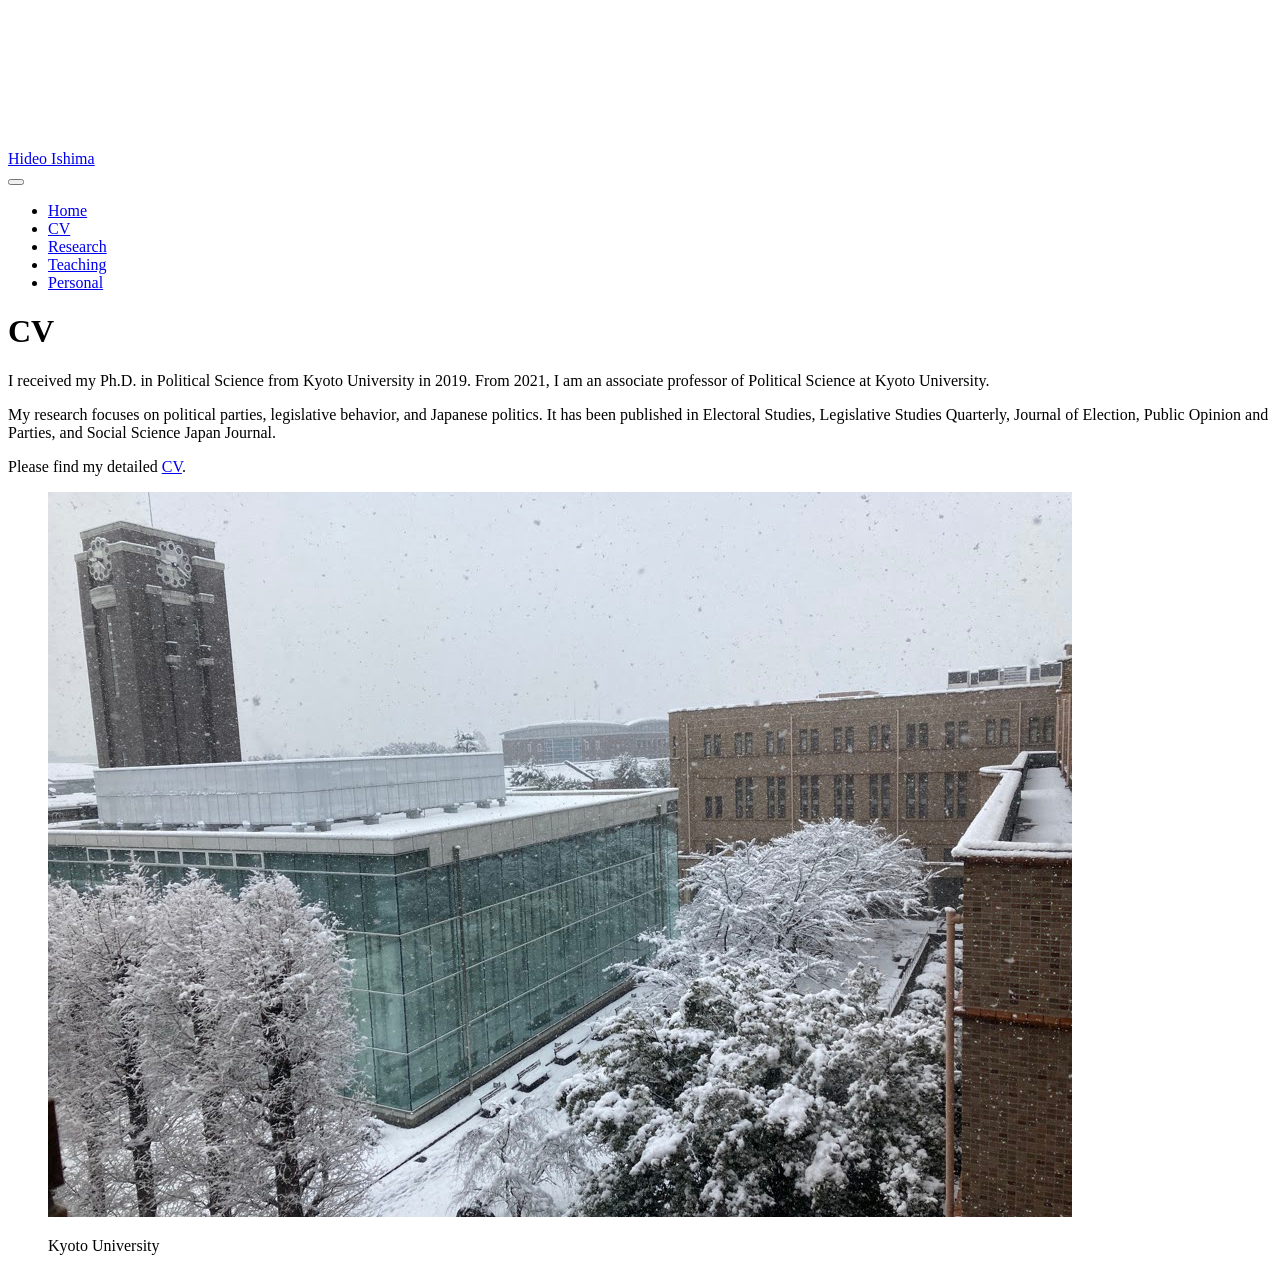
==== about.html @ e5f8c4fa "Built site for gh-pages" ====
<!DOCTYPE html>
<html xmlns="http://www.w3.org/1999/xhtml" lang="en" xml:lang="en"><head>

<meta charset="utf-8">
<meta name="generator" content="quarto-1.8.24">

<meta name="viewport" content="width=device-width, initial-scale=1.0, user-scalable=yes">


<title>CV – Hideo Ishima</title>
<style>
code{white-space: pre-wrap;}
span.smallcaps{font-variant: small-caps;}
div.columns{display: flex; gap: min(4vw, 1.5em);}
div.column{flex: auto; overflow-x: auto;}
div.hanging-indent{margin-left: 1.5em; text-indent: -1.5em;}
ul.task-list{list-style: none;}
ul.task-list li input[type="checkbox"] {
  width: 0.8em;
  margin: 0 0.8em 0.2em -1em; /* quarto-specific, see https://github.com/quarto-dev/quarto-cli/issues/4556 */ 
  vertical-align: middle;
}
</style>


<script src="site_libs/quarto-nav/quarto-nav.js"></script>
<script src="site_libs/quarto-nav/headroom.min.js"></script>
<script src="site_libs/clipboard/clipboard.min.js"></script>
<script src="site_libs/quarto-search/autocomplete.umd.js"></script>
<script src="site_libs/quarto-search/fuse.min.js"></script>
<script src="site_libs/quarto-search/quarto-search.js"></script>
<meta name="quarto:offset" content="./">
<script src="site_libs/quarto-html/quarto.js" type="module"></script>
<script src="site_libs/quarto-html/tabsets/tabsets.js" type="module"></script>
<script src="site_libs/quarto-html/axe/axe-check.js" type="module"></script>
<script src="site_libs/quarto-html/popper.min.js"></script>
<script src="site_libs/quarto-html/tippy.umd.min.js"></script>
<script src="site_libs/quarto-html/anchor.min.js"></script>
<link href="site_libs/quarto-html/tippy.css" rel="stylesheet">
<link href="site_libs/quarto-html/quarto-syntax-highlighting-dc55a5b9e770e841cd82e46aadbfb9b0.css" rel="stylesheet" id="quarto-text-highlighting-styles">
<script src="site_libs/bootstrap/bootstrap.min.js"></script>
<link href="site_libs/bootstrap/bootstrap-icons.css" rel="stylesheet">
<link href="site_libs/bootstrap/bootstrap-5b4ad623e5705c0698d39aec6f10cf02.min.css" rel="stylesheet" append-hash="true" id="quarto-bootstrap" data-mode="light">
<script id="quarto-search-options" type="application/json">{
  "location": "navbar",
  "copy-button": false,
  "collapse-after": 3,
  "panel-placement": "end",
  "type": "overlay",
  "limit": 50,
  "keyboard-shortcut": [
    "f",
    "/",
    "s"
  ],
  "show-item-context": false,
  "language": {
    "search-no-results-text": "No results",
    "search-matching-documents-text": "matching documents",
    "search-copy-link-title": "Copy link to search",
    "search-hide-matches-text": "Hide additional matches",
    "search-more-match-text": "more match in this document",
    "search-more-matches-text": "more matches in this document",
    "search-clear-button-title": "Clear",
    "search-text-placeholder": "",
    "search-detached-cancel-button-title": "Cancel",
    "search-submit-button-title": "Submit",
    "search-label": "Search"
  }
}</script>


<link rel="stylesheet" href="styles.css">
</head>

<body class="nav-fixed quarto-light">

<div id="quarto-search-results"></div>
  <header id="quarto-header" class="headroom fixed-top">
    <nav class="navbar navbar-expand-lg " data-bs-theme="dark">
      <div class="navbar-container container-fluid">
      <div class="navbar-brand-container mx-auto">
    <a href="./index.html" class="navbar-brand navbar-brand-logo">
    </a>
    <a class="navbar-brand" href="./index.html">
    <span class="navbar-title">Hideo Ishima</span>
    </a>
  </div>
            <div id="quarto-search" class="" title="Search"></div>
          <button class="navbar-toggler" type="button" data-bs-toggle="collapse" data-bs-target="#navbarCollapse" aria-controls="navbarCollapse" role="menu" aria-expanded="false" aria-label="Toggle navigation" onclick="if (window.quartoToggleHeadroom) { window.quartoToggleHeadroom(); }">
  <span class="navbar-toggler-icon"></span>
</button>
          <div class="collapse navbar-collapse" id="navbarCollapse">
            <ul class="navbar-nav navbar-nav-scroll me-auto">
  <li class="nav-item">
    <a class="nav-link" href="./index.html"> 
<span class="menu-text">Home</span></a>
  </li>  
  <li class="nav-item">
    <a class="nav-link active" href="./about.html" aria-current="page"> 
<span class="menu-text">CV</span></a>
  </li>  
  <li class="nav-item">
    <a class="nav-link" href="./research.html"> 
<span class="menu-text">Research</span></a>
  </li>  
  <li class="nav-item">
    <a class="nav-link" href="./teaching.html"> 
<span class="menu-text">Teaching</span></a>
  </li>  
  <li class="nav-item">
    <a class="nav-link" href="./personal.html"> 
<span class="menu-text">Personal</span></a>
  </li>  
</ul>
          </div> <!-- /navcollapse -->
            <div class="quarto-navbar-tools">
</div>
      </div> <!-- /container-fluid -->
    </nav>
</header>
<!-- content -->
<div id="quarto-content" class="quarto-container page-columns page-rows-contents page-layout-article page-navbar">
<!-- sidebar -->
<!-- margin-sidebar -->
    <div id="quarto-margin-sidebar" class="sidebar margin-sidebar zindex-bottom">
        
    </div>
<!-- main -->
<main class="content" id="quarto-document-content">

<header id="title-block-header" class="quarto-title-block default">
<div class="quarto-title">
<h1 class="title">CV</h1>
</div>



<div class="quarto-title-meta">

    
  
    
  </div>
  


</header>


<p>I received my Ph.D.&nbsp;in Political Science from Kyoto University in 2019. From 2021, I am an associate professor of Political Science at Kyoto University.</p>
<p>My research focuses on political parties, legislative behavior, and Japanese politics. It has been published in Electoral Studies, Legislative Studies Quarterly, Journal of Election, Public Opinion and Parties, and Social Science Japan Journal.</p>
<p>Please find my detailed <a href="https://www.dropbox.com/scl/fi/ks43e8g22g99qgrvhxdlg/cv.pdf?rlkey=el81gxuz7jpnqapigchiy2tsx&amp;dl=0">CV</a>.</p>
<div class="quarto-figure quarto-figure-center">
<figure class="figure">
<p><img src="pictures/home_institution.jpg" class="img-fluid figure-img"></p>
<figcaption>Kyoto University</figcaption>
</figure>
</div>



</main> <!-- /main -->
<script id="quarto-html-after-body" type="application/javascript">
  window.document.addEventListener("DOMContentLoaded", function (event) {
    const icon = "";
    const anchorJS = new window.AnchorJS();
    anchorJS.options = {
      placement: 'right',
      icon: icon
    };
    anchorJS.add('.anchored');
    const isCodeAnnotation = (el) => {
      for (const clz of el.classList) {
        if (clz.startsWith('code-annotation-')) {                     
          return true;
        }
      }
      return false;
    }
    const onCopySuccess = function(e) {
      // button target
      const button = e.trigger;
      // don't keep focus
      button.blur();
      // flash "checked"
      button.classList.add('code-copy-button-checked');
      var currentTitle = button.getAttribute("title");
      button.setAttribute("title", "Copied!");
      let tooltip;
      if (window.bootstrap) {
        button.setAttribute("data-bs-toggle", "tooltip");
        button.setAttribute("data-bs-placement", "left");
        button.setAttribute("data-bs-title", "Copied!");
        tooltip = new bootstrap.Tooltip(button, 
          { trigger: "manual", 
            customClass: "code-copy-button-tooltip",
            offset: [0, -8]});
        tooltip.show();    
      }
      setTimeout(function() {
        if (tooltip) {
          tooltip.hide();
          button.removeAttribute("data-bs-title");
          button.removeAttribute("data-bs-toggle");
          button.removeAttribute("data-bs-placement");
        }
        button.setAttribute("title", currentTitle);
        button.classList.remove('code-copy-button-checked');
      }, 1000);
      // clear code selection
      e.clearSelection();
    }
    const getTextToCopy = function(trigger) {
      const outerScaffold = trigger.parentElement.cloneNode(true);
      const codeEl = outerScaffold.querySelector('code');
      for (const childEl of codeEl.children) {
        if (isCodeAnnotation(childEl)) {
          childEl.remove();
        }
      }
      return codeEl.innerText;
    }
    const clipboard = new window.ClipboardJS('.code-copy-button:not([data-in-quarto-modal])', {
      text: getTextToCopy
    });
    clipboard.on('success', onCopySuccess);
    if (window.document.getElementById('quarto-embedded-source-code-modal')) {
      const clipboardModal = new window.ClipboardJS('.code-copy-button[data-in-quarto-modal]', {
        text: getTextToCopy,
        container: window.document.getElementById('quarto-embedded-source-code-modal')
      });
      clipboardModal.on('success', onCopySuccess);
    }
      var localhostRegex = new RegExp(/^(?:http|https):\/\/localhost\:?[0-9]*\//);
      var mailtoRegex = new RegExp(/^mailto:/);
        var filterRegex = new RegExp("https:\/\/h-ism\.github\.io\/");
      var isInternal = (href) => {
          return filterRegex.test(href) || localhostRegex.test(href) || mailtoRegex.test(href);
      }
      // Inspect non-navigation links and adorn them if external
     var links = window.document.querySelectorAll('a[href]:not(.nav-link):not(.navbar-brand):not(.toc-action):not(.sidebar-link):not(.sidebar-item-toggle):not(.pagination-link):not(.no-external):not([aria-hidden]):not(.dropdown-item):not(.quarto-navigation-tool):not(.about-link)');
      for (var i=0; i<links.length; i++) {
        const link = links[i];
        if (!isInternal(link.href)) {
          // undo the damage that might have been done by quarto-nav.js in the case of
          // links that we want to consider external
          if (link.dataset.originalHref !== undefined) {
            link.href = link.dataset.originalHref;
          }
        }
      }
    function tippyHover(el, contentFn, onTriggerFn, onUntriggerFn) {
      const config = {
        allowHTML: true,
        maxWidth: 500,
        delay: 100,
        arrow: false,
        appendTo: function(el) {
            return el.parentElement;
        },
        interactive: true,
        interactiveBorder: 10,
        theme: 'quarto',
        placement: 'bottom-start',
      };
      if (contentFn) {
        config.content = contentFn;
      }
      if (onTriggerFn) {
        config.onTrigger = onTriggerFn;
      }
      if (onUntriggerFn) {
        config.onUntrigger = onUntriggerFn;
      }
      window.tippy(el, config); 
    }
    const noterefs = window.document.querySelectorAll('a[role="doc-noteref"]');
    for (var i=0; i<noterefs.length; i++) {
      const ref = noterefs[i];
      tippyHover(ref, function() {
        // use id or data attribute instead here
        let href = ref.getAttribute('data-footnote-href') || ref.getAttribute('href');
        try { href = new URL(href).hash; } catch {}
        const id = href.replace(/^#\/?/, "");
        const note = window.document.getElementById(id);
        if (note) {
          return note.innerHTML;
        } else {
          return "";
        }
      });
    }
    const xrefs = window.document.querySelectorAll('a.quarto-xref');
    const processXRef = (id, note) => {
      // Strip column container classes
      const stripColumnClz = (el) => {
        el.classList.remove("page-full", "page-columns");
        if (el.children) {
          for (const child of el.children) {
            stripColumnClz(child);
          }
        }
      }
      stripColumnClz(note)
      if (id === null || id.startsWith('sec-')) {
        // Special case sections, only their first couple elements
        const container = document.createElement("div");
        if (note.children && note.children.length > 2) {
          container.appendChild(note.children[0].cloneNode(true));
          for (let i = 1; i < note.children.length; i++) {
            const child = note.children[i];
            if (child.tagName === "P" && child.innerText === "") {
              continue;
            } else {
              container.appendChild(child.cloneNode(true));
              break;
            }
          }
          if (window.Quarto?.typesetMath) {
            window.Quarto.typesetMath(container);
          }
          return container.innerHTML
        } else {
          if (window.Quarto?.typesetMath) {
            window.Quarto.typesetMath(note);
          }
          return note.innerHTML;
        }
      } else {
        // Remove any anchor links if they are present
        const anchorLink = note.querySelector('a.anchorjs-link');
        if (anchorLink) {
          anchorLink.remove();
        }
        if (window.Quarto?.typesetMath) {
          window.Quarto.typesetMath(note);
        }
        if (note.classList.contains("callout")) {
          return note.outerHTML;
        } else {
          return note.innerHTML;
        }
      }
    }
    for (var i=0; i<xrefs.length; i++) {
      const xref = xrefs[i];
      tippyHover(xref, undefined, function(instance) {
        instance.disable();
        let url = xref.getAttribute('href');
        let hash = undefined; 
        if (url.startsWith('#')) {
          hash = url;
        } else {
          try { hash = new URL(url).hash; } catch {}
        }
        if (hash) {
          const id = hash.replace(/^#\/?/, "");
          const note = window.document.getElementById(id);
          if (note !== null) {
            try {
              const html = processXRef(id, note.cloneNode(true));
              instance.setContent(html);
            } finally {
              instance.enable();
              instance.show();
            }
          } else {
            // See if we can fetch this
            fetch(url.split('#')[0])
            .then(res => res.text())
            .then(html => {
              const parser = new DOMParser();
              const htmlDoc = parser.parseFromString(html, "text/html");
              const note = htmlDoc.getElementById(id);
              if (note !== null) {
                const html = processXRef(id, note);
                instance.setContent(html);
              } 
            }).finally(() => {
              instance.enable();
              instance.show();
            });
          }
        } else {
          // See if we can fetch a full url (with no hash to target)
          // This is a special case and we should probably do some content thinning / targeting
          fetch(url)
          .then(res => res.text())
          .then(html => {
            const parser = new DOMParser();
            const htmlDoc = parser.parseFromString(html, "text/html");
            const note = htmlDoc.querySelector('main.content');
            if (note !== null) {
              // This should only happen for chapter cross references
              // (since there is no id in the URL)
              // remove the first header
              if (note.children.length > 0 && note.children[0].tagName === "HEADER") {
                note.children[0].remove();
              }
              const html = processXRef(null, note);
              instance.setContent(html);
            } 
          }).finally(() => {
            instance.enable();
            instance.show();
          });
        }
      }, function(instance) {
      });
    }
        let selectedAnnoteEl;
        const selectorForAnnotation = ( cell, annotation) => {
          let cellAttr = 'data-code-cell="' + cell + '"';
          let lineAttr = 'data-code-annotation="' +  annotation + '"';
          const selector = 'span[' + cellAttr + '][' + lineAttr + ']';
          return selector;
        }
        const selectCodeLines = (annoteEl) => {
          const doc = window.document;
          const targetCell = annoteEl.getAttribute("data-target-cell");
          const targetAnnotation = annoteEl.getAttribute("data-target-annotation");
          const annoteSpan = window.document.querySelector(selectorForAnnotation(targetCell, targetAnnotation));
          const lines = annoteSpan.getAttribute("data-code-lines").split(",");
          const lineIds = lines.map((line) => {
            return targetCell + "-" + line;
          })
          let top = null;
          let height = null;
          let parent = null;
          if (lineIds.length > 0) {
              //compute the position of the single el (top and bottom and make a div)
              const el = window.document.getElementById(lineIds[0]);
              top = el.offsetTop;
              height = el.offsetHeight;
              parent = el.parentElement.parentElement;
            if (lineIds.length > 1) {
              const lastEl = window.document.getElementById(lineIds[lineIds.length - 1]);
              const bottom = lastEl.offsetTop + lastEl.offsetHeight;
              height = bottom - top;
            }
            if (top !== null && height !== null && parent !== null) {
              // cook up a div (if necessary) and position it 
              let div = window.document.getElementById("code-annotation-line-highlight");
              if (div === null) {
                div = window.document.createElement("div");
                div.setAttribute("id", "code-annotation-line-highlight");
                div.style.position = 'absolute';
                parent.appendChild(div);
              }
              div.style.top = top - 2 + "px";
              div.style.height = height + 4 + "px";
              div.style.left = 0;
              let gutterDiv = window.document.getElementById("code-annotation-line-highlight-gutter");
              if (gutterDiv === null) {
                gutterDiv = window.document.createElement("div");
                gutterDiv.setAttribute("id", "code-annotation-line-highlight-gutter");
                gutterDiv.style.position = 'absolute';
                const codeCell = window.document.getElementById(targetCell);
                const gutter = codeCell.querySelector('.code-annotation-gutter');
                gutter.appendChild(gutterDiv);
              }
              gutterDiv.style.top = top - 2 + "px";
              gutterDiv.style.height = height + 4 + "px";
            }
            selectedAnnoteEl = annoteEl;
          }
        };
        const unselectCodeLines = () => {
          const elementsIds = ["code-annotation-line-highlight", "code-annotation-line-highlight-gutter"];
          elementsIds.forEach((elId) => {
            const div = window.document.getElementById(elId);
            if (div) {
              div.remove();
            }
          });
          selectedAnnoteEl = undefined;
        };
          // Handle positioning of the toggle
      window.addEventListener(
        "resize",
        throttle(() => {
          elRect = undefined;
          if (selectedAnnoteEl) {
            selectCodeLines(selectedAnnoteEl);
          }
        }, 10)
      );
      function throttle(fn, ms) {
      let throttle = false;
      let timer;
        return (...args) => {
          if(!throttle) { // first call gets through
              fn.apply(this, args);
              throttle = true;
          } else { // all the others get throttled
              if(timer) clearTimeout(timer); // cancel #2
              timer = setTimeout(() => {
                fn.apply(this, args);
                timer = throttle = false;
              }, ms);
          }
        };
      }
        // Attach click handler to the DT
        const annoteDls = window.document.querySelectorAll('dt[data-target-cell]');
        for (const annoteDlNode of annoteDls) {
          annoteDlNode.addEventListener('click', (event) => {
            const clickedEl = event.target;
            if (clickedEl !== selectedAnnoteEl) {
              unselectCodeLines();
              const activeEl = window.document.querySelector('dt[data-target-cell].code-annotation-active');
              if (activeEl) {
                activeEl.classList.remove('code-annotation-active');
              }
              selectCodeLines(clickedEl);
              clickedEl.classList.add('code-annotation-active');
            } else {
              // Unselect the line
              unselectCodeLines();
              clickedEl.classList.remove('code-annotation-active');
            }
          });
        }
    const findCites = (el) => {
      const parentEl = el.parentElement;
      if (parentEl) {
        const cites = parentEl.dataset.cites;
        if (cites) {
          return {
            el,
            cites: cites.split(' ')
          };
        } else {
          return findCites(el.parentElement)
        }
      } else {
        return undefined;
      }
    };
    var bibliorefs = window.document.querySelectorAll('a[role="doc-biblioref"]');
    for (var i=0; i<bibliorefs.length; i++) {
      const ref = bibliorefs[i];
      const citeInfo = findCites(ref);
      if (citeInfo) {
        tippyHover(citeInfo.el, function() {
          var popup = window.document.createElement('div');
          citeInfo.cites.forEach(function(cite) {
            var citeDiv = window.document.createElement('div');
            citeDiv.classList.add('hanging-indent');
            citeDiv.classList.add('csl-entry');
            var biblioDiv = window.document.getElementById('ref-' + cite);
            if (biblioDiv) {
              citeDiv.innerHTML = biblioDiv.innerHTML;
            }
            popup.appendChild(citeDiv);
          });
          return popup.innerHTML;
        });
      }
    }
  });
  </script>
</div> <!-- /content -->




</body></html>
---- site_libs/quarto-html/tippy.css ----
.tippy-box[data-animation=fade][data-state=hidden]{opacity:0}[data-tippy-root]{max-width:calc(100vw - 10px)}.tippy-box{position:relative;background-color:#333;color:#fff;border-radius:4px;font-size:14px;line-height:1.4;white-space:normal;outline:0;transition-property:transform,visibility,opacity}.tippy-box[data-placement^=top]>.tippy-arrow{bottom:0}.tippy-box[data-placement^=top]>.tippy-arrow:before{bottom:-7px;left:0;border-width:8px 8px 0;border-top-color:initial;transform-origin:center top}.tippy-box[data-placement^=bottom]>.tippy-arrow{top:0}.tippy-box[data-placement^=bottom]>.tippy-arrow:before{top:-7px;left:0;border-width:0 8px 8px;border-bottom-color:initial;transform-origin:center bottom}.tippy-box[data-placement^=left]>.tippy-arrow{right:0}.tippy-box[data-placement^=left]>.tippy-arrow:before{border-width:8px 0 8px 8px;border-left-color:initial;right:-7px;transform-origin:center left}.tippy-box[data-placement^=right]>.tippy-arrow{left:0}.tippy-box[data-placement^=right]>.tippy-arrow:before{left:-7px;border-width:8px 8px 8px 0;border-right-color:initial;transform-origin:center right}.tippy-box[data-inertia][data-state=visible]{transition-timing-function:cubic-bezier(.54,1.5,.38,1.11)}.tippy-arrow{width:16px;height:16px;color:#333}.tippy-arrow:before{content:"";position:absolute;border-color:transparent;border-style:solid}.tippy-content{position:relative;padding:5px 9px;z-index:1}
---- site_libs/quarto-html/quarto-syntax-highlighting-dc55a5b9e770e841cd82e46aadbfb9b0.css ----
/* quarto syntax highlight colors */
:root {
  --quarto-hl-ot-color: #003B4F;
  --quarto-hl-at-color: #657422;
  --quarto-hl-ss-color: #20794D;
  --quarto-hl-an-color: #5E5E5E;
  --quarto-hl-fu-color: #4758AB;
  --quarto-hl-st-color: #20794D;
  --quarto-hl-cf-color: #003B4F;
  --quarto-hl-op-color: #5E5E5E;
  --quarto-hl-er-color: #AD0000;
  --quarto-hl-bn-color: #AD0000;
  --quarto-hl-al-color: #AD0000;
  --quarto-hl-va-color: #111111;
  --quarto-hl-bu-color: inherit;
  --quarto-hl-ex-color: inherit;
  --quarto-hl-pp-color: #AD0000;
  --quarto-hl-in-color: #5E5E5E;
  --quarto-hl-vs-color: #20794D;
  --quarto-hl-wa-color: #5E5E5E;
  --quarto-hl-do-color: #5E5E5E;
  --quarto-hl-im-color: #00769E;
  --quarto-hl-ch-color: #20794D;
  --quarto-hl-dt-color: #AD0000;
  --quarto-hl-fl-color: #AD0000;
  --quarto-hl-co-color: #5E5E5E;
  --quarto-hl-cv-color: #5E5E5E;
  --quarto-hl-cn-color: #8f5902;
  --quarto-hl-sc-color: #5E5E5E;
  --quarto-hl-dv-color: #AD0000;
  --quarto-hl-kw-color: #003B4F;
}

/* other quarto variables */
:root {
  --quarto-font-monospace: SFMono-Regular, Menlo, Monaco, Consolas, "Liberation Mono", "Courier New", monospace;
}

/* syntax highlight based on Pandoc's rules */
pre > code.sourceCode > span {
  color: #003B4F;
}

code.sourceCode > span {
  color: #003B4F;
}

div.sourceCode,
div.sourceCode pre.sourceCode {
  color: #003B4F;
}

/* Normal */
code span {
  color: #003B4F;
}

/* Alert */
code span.al {
  color: #AD0000;
  font-style: inherit;
}

/* Annotation */
code span.an {
  color: #5E5E5E;
  font-style: inherit;
}

/* Attribute */
code span.at {
  color: #657422;
  font-style: inherit;
}

/* BaseN */
code span.bn {
  color: #AD0000;
  font-style: inherit;
}

/* BuiltIn */
code span.bu {
  font-style: inherit;
}

/* ControlFlow */
code span.cf {
  color: #003B4F;
  font-weight: bold;
  font-style: inherit;
}

/* Char */
code span.ch {
  color: #20794D;
  font-style: inherit;
}

/* Constant */
code span.cn {
  color: #8f5902;
  font-style: inherit;
}

/* Comment */
code span.co {
  color: #5E5E5E;
  font-style: inherit;
}

/* CommentVar */
code span.cv {
  color: #5E5E5E;
  font-style: italic;
}

/* Documentation */
code span.do {
  color: #5E5E5E;
  font-style: italic;
}

/* DataType */
code span.dt {
  color: #AD0000;
  font-style: inherit;
}

/* DecVal */
code span.dv {
  color: #AD0000;
  font-style: inherit;
}

/* Error */
code span.er {
  color: #AD0000;
  font-style: inherit;
}

/* Extension */
code span.ex {
  font-style: inherit;
}

/* Float */
code span.fl {
  color: #AD0000;
  font-style: inherit;
}

/* Function */
code span.fu {
  color: #4758AB;
  font-style: inherit;
}

/* Import */
code span.im {
  color: #00769E;
  font-style: inherit;
}

/* Information */
code span.in {
  color: #5E5E5E;
  font-style: inherit;
}

/* Keyword */
code span.kw {
  color: #003B4F;
  font-weight: bold;
  font-style: inherit;
}

/* Operator */
code span.op {
  color: #5E5E5E;
  font-style: inherit;
}

/* Other */
code span.ot {
  color: #003B4F;
  font-style: inherit;
}

/* Preprocessor */
code span.pp {
  color: #AD0000;
  font-style: inherit;
}

/* SpecialChar */
code span.sc {
  color: #5E5E5E;
  font-style: inherit;
}

/* SpecialString */
code span.ss {
  color: #20794D;
  font-style: inherit;
}

/* String */
code span.st {
  color: #20794D;
  font-style: inherit;
}

/* Variable */
code span.va {
  color: #111111;
  font-style: inherit;
}

/* VerbatimString */
code span.vs {
  color: #20794D;
  font-style: inherit;
}

/* Warning */
code span.wa {
  color: #5E5E5E;
  font-style: italic;
}

.prevent-inlining {
  content: "</";
}

/*# sourceMappingURL=21f0b8dca5c347bd0a806dc2ce2adfe3.css.map */
---- styles.css ----
/* css styles */

.profile-right{
    float: right;
    width: 180px;
    margin: 0 0 1rem 1rem;
    border-radius: 8px;
}
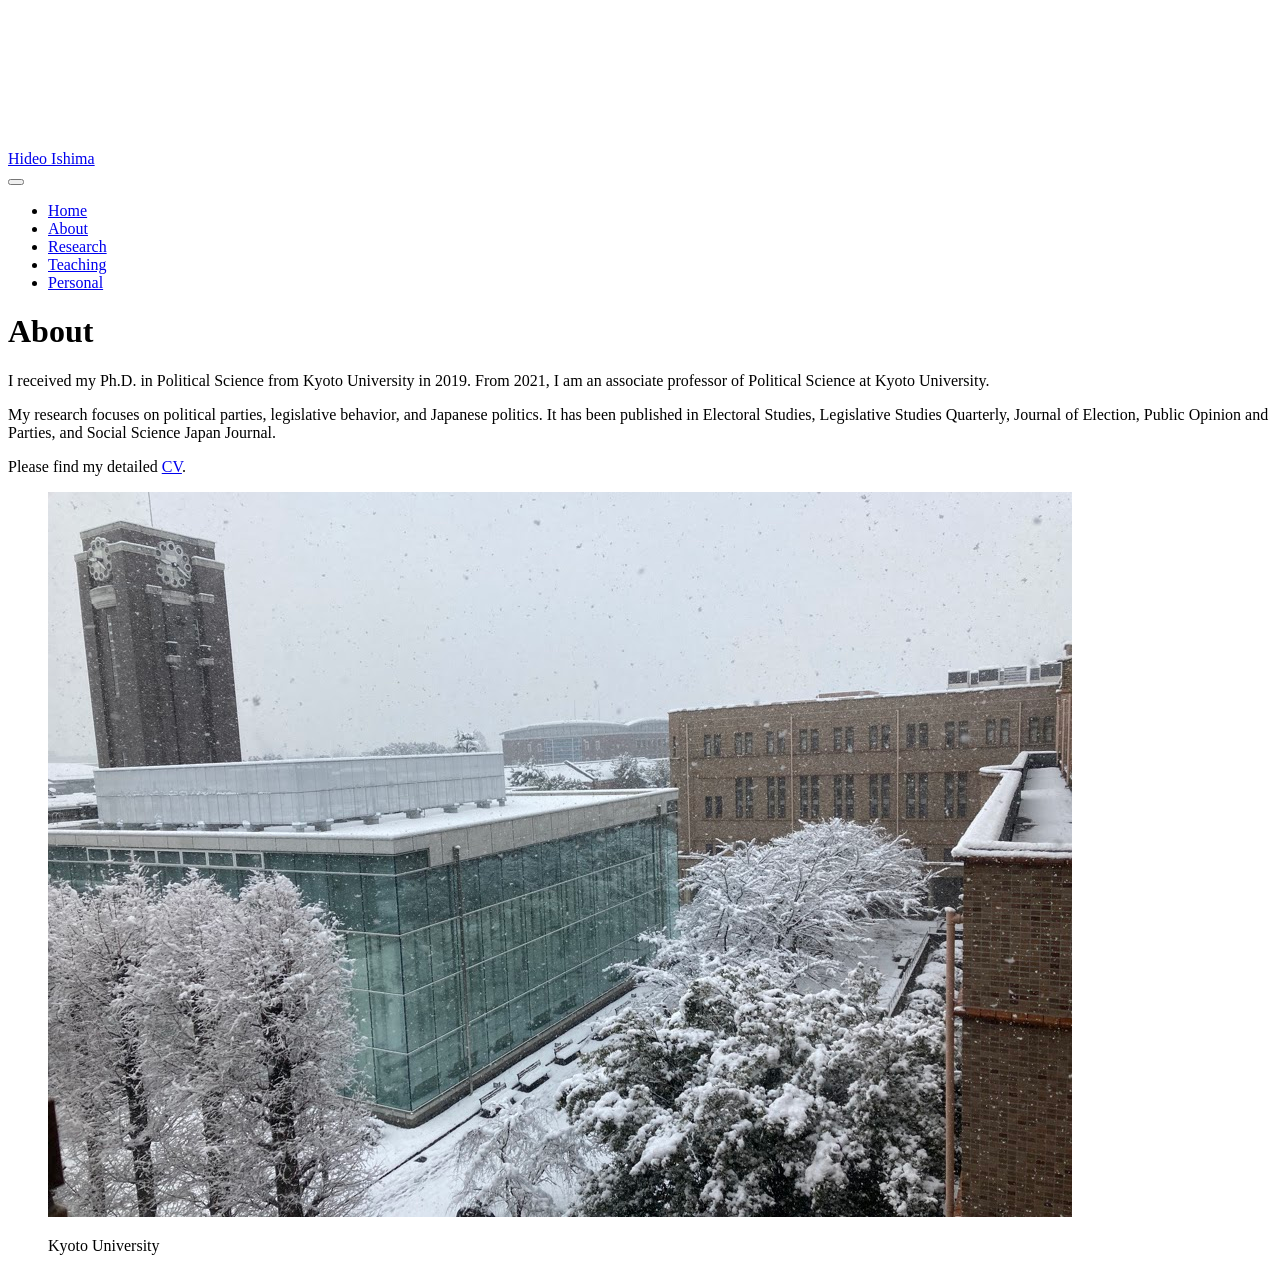
==== commit 3a433b06: "Built site for gh-pages" ====
--- a/about.html
+++ b/about.html
@@ -7,7 +7,7 @@
 <meta name="viewport" content="width=device-width, initial-scale=1.0, user-scalable=yes">
 
 
-<title>CV – Hideo Ishima</title>
+<title>About – Hideo Ishima</title>
 <style>
 code{white-space: pre-wrap;}
 span.smallcaps{font-variant: small-caps;}
@@ -98,7 +98,7 @@
   </li>  
   <li class="nav-item">
     <a class="nav-link active" href="./about.html" aria-current="page"> 
-<span class="menu-text">CV</span></a>
+<span class="menu-text">About</span></a>
   </li>  
   <li class="nav-item">
     <a class="nav-link" href="./research.html"> 
@@ -131,7 +131,7 @@
 
 <header id="title-block-header" class="quarto-title-block default">
 <div class="quarto-title">
-<h1 class="title">CV</h1>
+<h1 class="title">About</h1>
 </div>
 
 
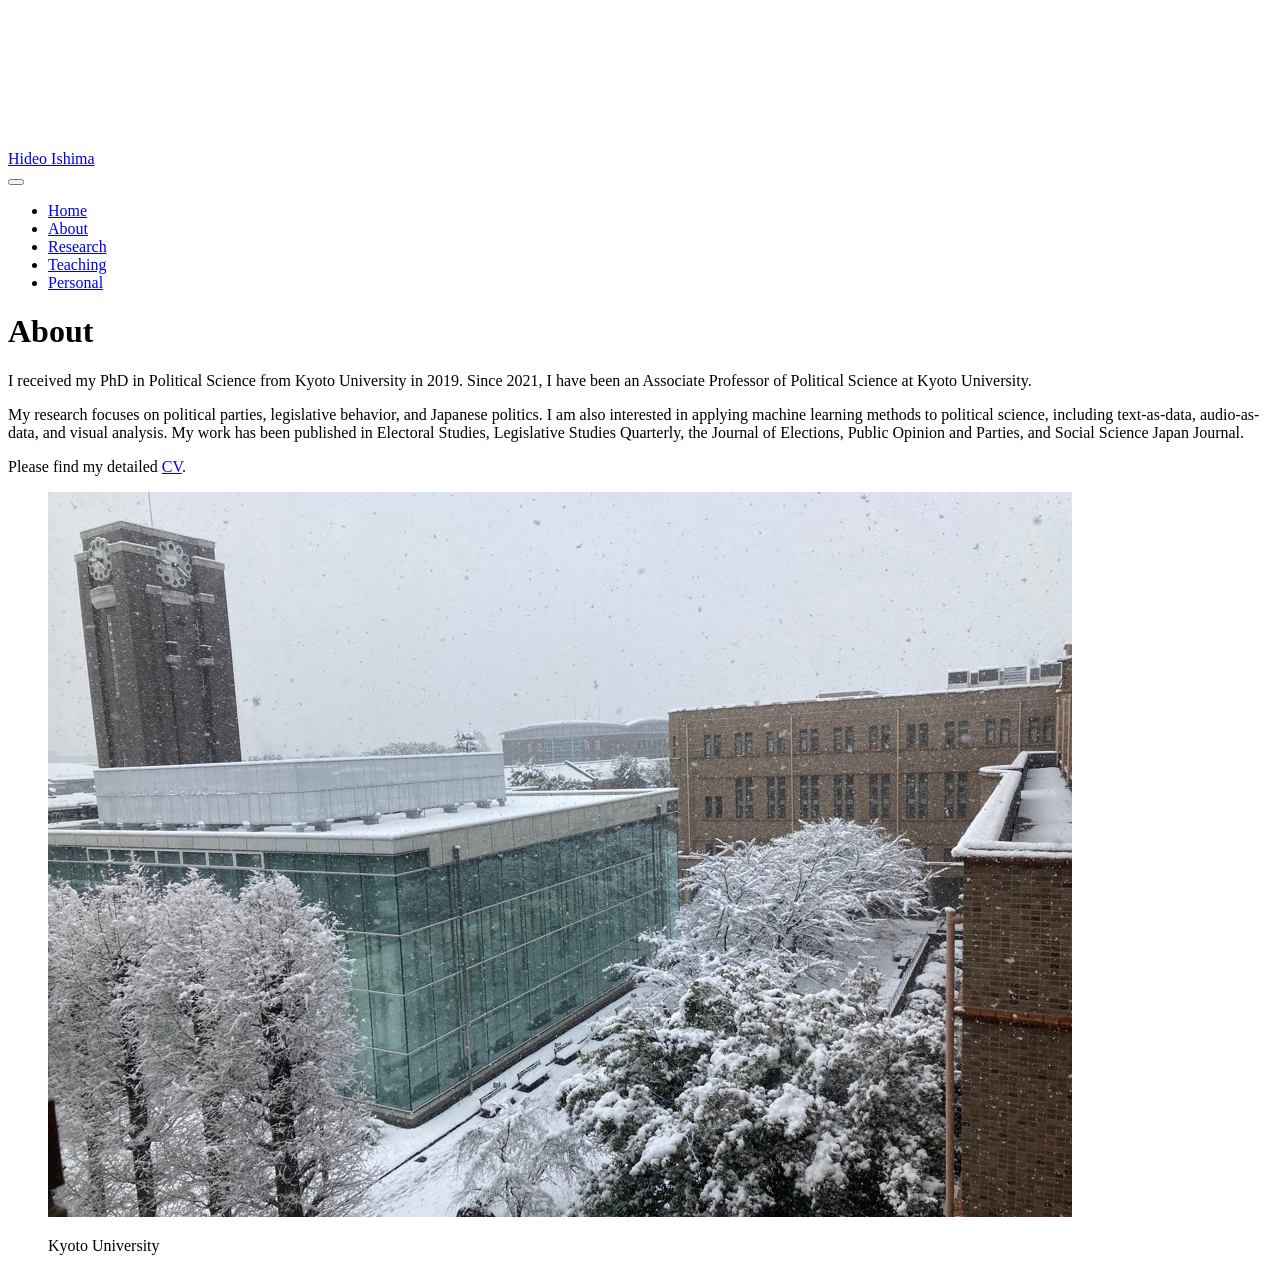
==== commit 25bfc34e: "Built site for gh-pages" ====
--- a/about.html
+++ b/about.html
@@ -148,9 +148,9 @@
 </header>
 
 
-<p>I received my Ph.D.&nbsp;in Political Science from Kyoto University in 2019. From 2021, I am an associate professor of Political Science at Kyoto University.</p>
-<p>My research focuses on political parties, legislative behavior, and Japanese politics. It has been published in Electoral Studies, Legislative Studies Quarterly, Journal of Election, Public Opinion and Parties, and Social Science Japan Journal.</p>
-<p>Please find my detailed <a href="https://www.dropbox.com/scl/fi/ks43e8g22g99qgrvhxdlg/cv.pdf?rlkey=el81gxuz7jpnqapigchiy2tsx&amp;dl=0">CV</a>.</p>
+<p>I received my PhD in Political Science from Kyoto University in 2019. Since 2021, I have been an Associate Professor of Political Science at Kyoto University.</p>
+<p>My research focuses on political parties, legislative behavior, and Japanese politics. I am also interested in applying machine learning methods to political science, including text-as-data, audio-as-data, and visual analysis. My work has been published in Electoral Studies, Legislative Studies Quarterly, the Journal of Elections, Public Opinion and Parties, and Social Science Japan Journal.</p>
+<p>Please find my detailed <a href="https://www.dropbox.com/scl/fi/31j9637b3ktfj0z457vt0/cv_June26.pdf?rlkey=99j64p5xc5k10hb1hmb335ap6&amp;dl=0">CV</a>.</p>
 <div class="quarto-figure quarto-figure-center">
 <figure class="figure">
 <p><img src="pictures/home_institution.jpg" class="img-fluid figure-img"></p>
--- a/styles.css
+++ b/styles.css
@@ -5,4 +5,30 @@
     width: 180px;
     margin: 0 0 1rem 1rem;
     border-radius: 8px;
+}
+
+.gallery-img {
+    width: 100%;
+    border-radius: 10px;
+    display: block;
+    object-fit: cover;
+    aspect-ratio: 4 / 3;
+}
+
+.gallery-grid {
+  display: grid;
+  grid-template-columns: repeat(2, 1fr);
+  column-gap: 4rem;
+  row-gap: 2rem;
+  max-width: 860px;
+  margin: 0 auto;
+}
+
+.gallery-item {
+  width: 100%;
+}
+
+.gallery-img {
+  width: 100%;
+  border-radius: 6px;
 }
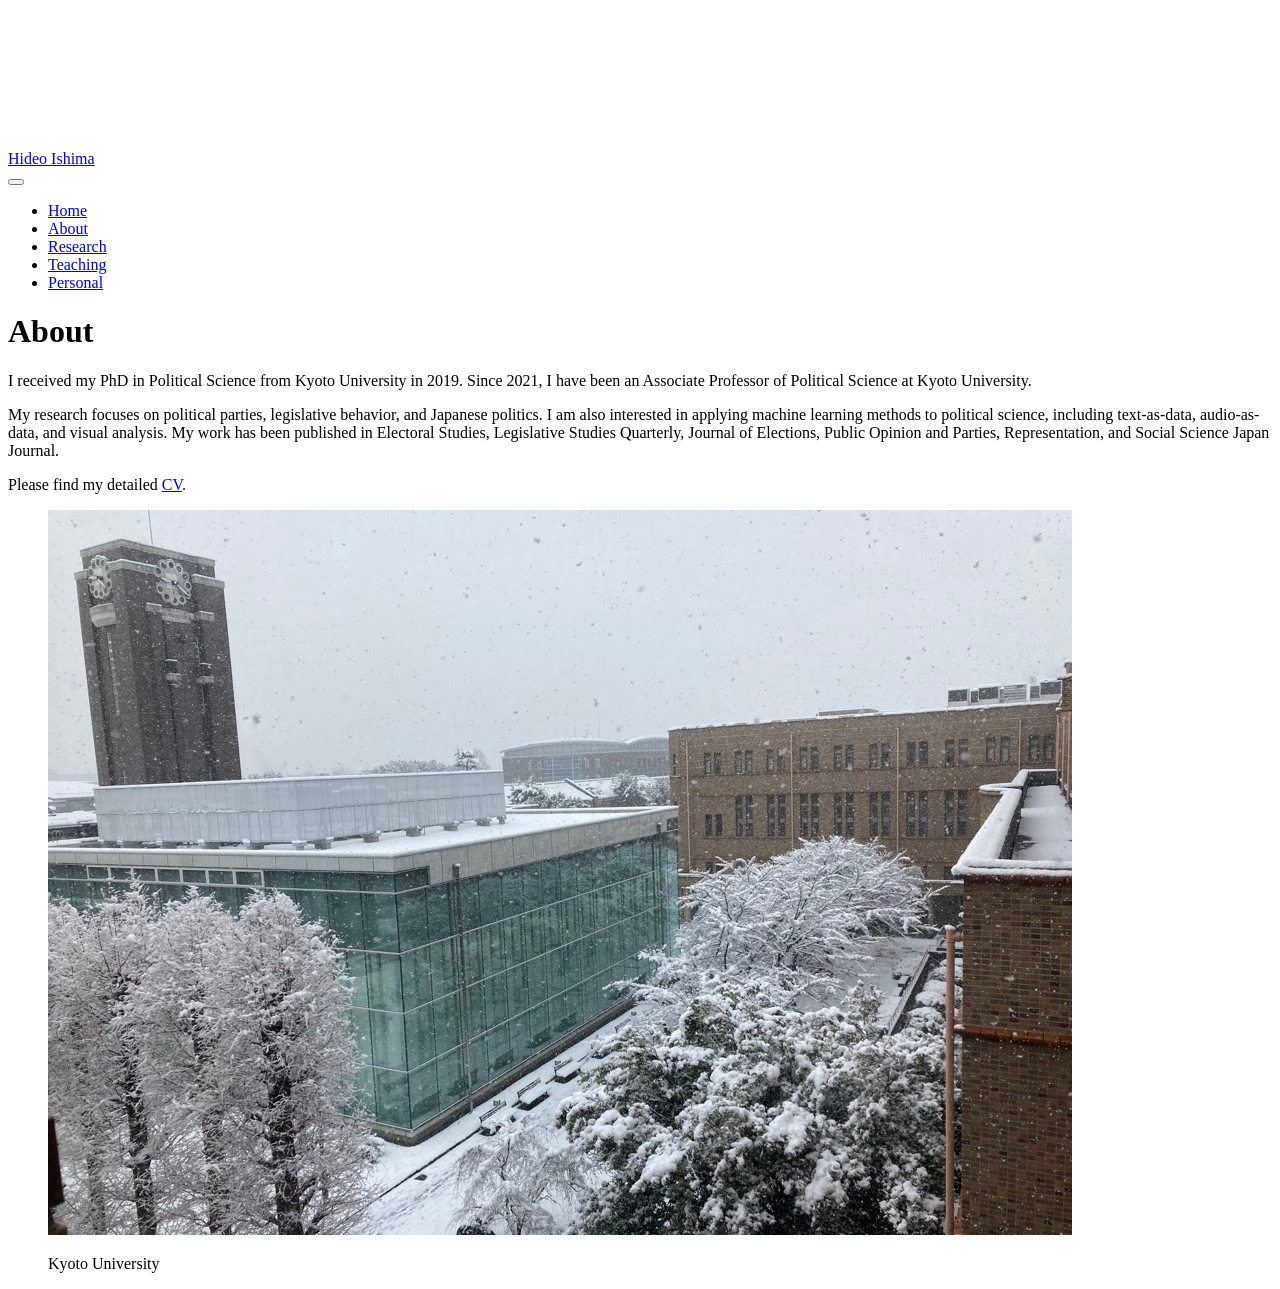
==== commit 8b4ea255: "Built site for gh-pages" ====
--- a/about.html
+++ b/about.html
@@ -149,7 +149,7 @@
 
 
 <p>I received my PhD in Political Science from Kyoto University in 2019. Since 2021, I have been an Associate Professor of Political Science at Kyoto University.</p>
-<p>My research focuses on political parties, legislative behavior, and Japanese politics. I am also interested in applying machine learning methods to political science, including text-as-data, audio-as-data, and visual analysis. My work has been published in Electoral Studies, Legislative Studies Quarterly, the Journal of Elections, Public Opinion and Parties, and Social Science Japan Journal.</p>
+<p>My research focuses on political parties, legislative behavior, and Japanese politics. I am also interested in applying machine learning methods to political science, including text-as-data, audio-as-data, and visual analysis. My work has been published in Electoral Studies, Legislative Studies Quarterly, Journal of Elections, Public Opinion and Parties, Representation, and Social Science Japan Journal.</p>
 <p>Please find my detailed <a href="https://www.dropbox.com/scl/fi/31j9637b3ktfj0z457vt0/cv_June26.pdf?rlkey=99j64p5xc5k10hb1hmb335ap6&amp;dl=0">CV</a>.</p>
 <div class="quarto-figure quarto-figure-center">
 <figure class="figure">
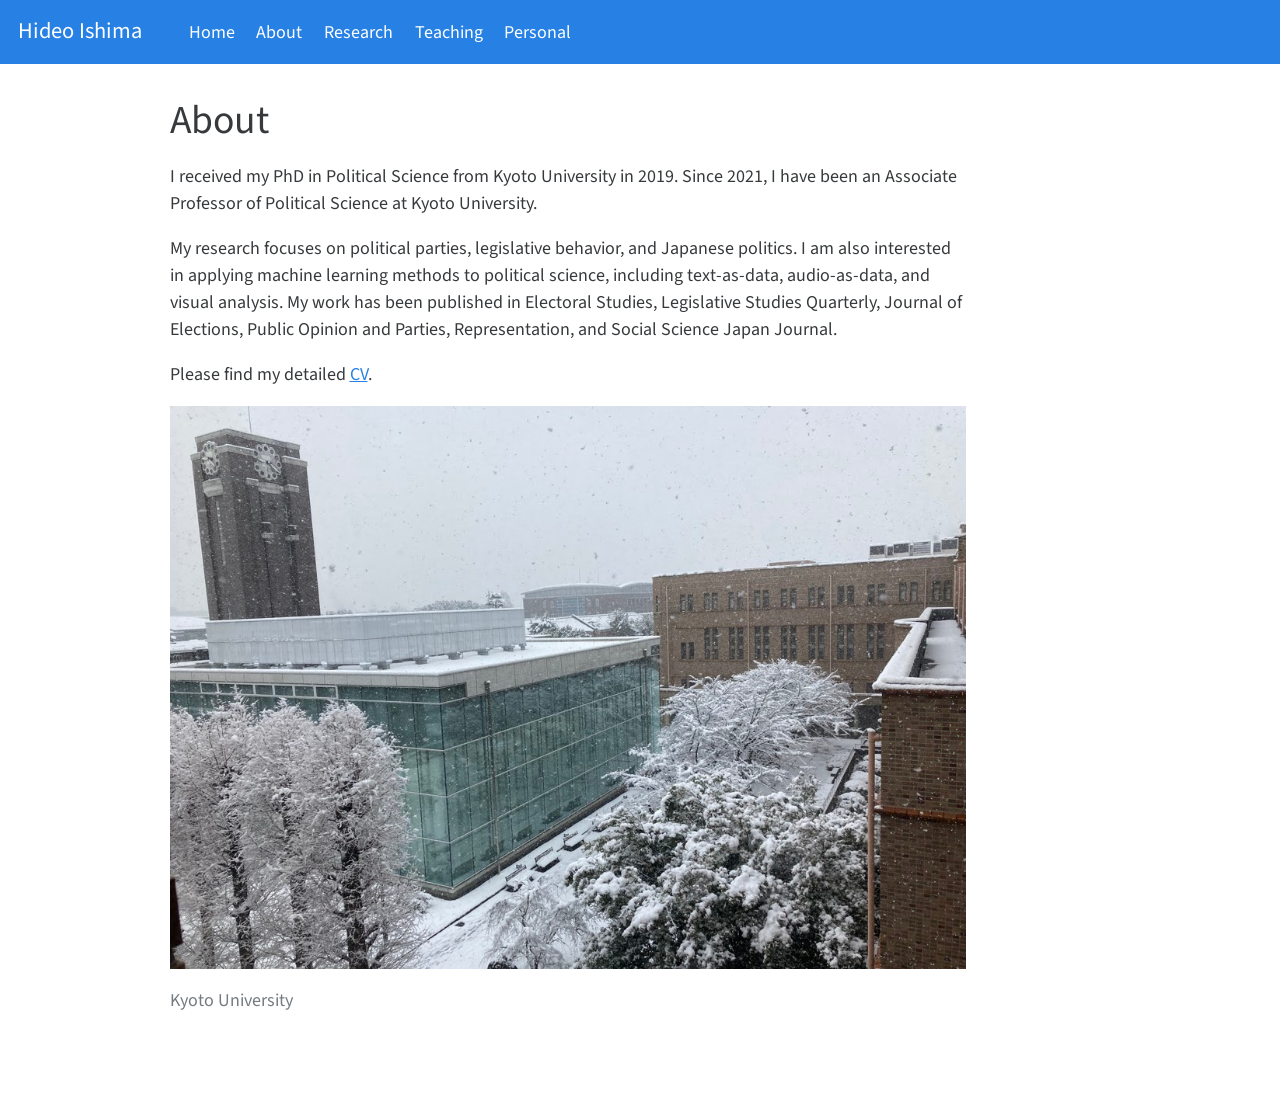
==== commit cadcc9d3: "Built site for gh-pages" ====
--- a/about.html
+++ b/about.html
@@ -2,12 +2,12 @@
 <html xmlns="http://www.w3.org/1999/xhtml" lang="en" xml:lang="en"><head>
 
 <meta charset="utf-8">
-<meta name="generator" content="quarto-1.8.24">
+<meta name="generator" content="quarto-1.1.189">
 
 <meta name="viewport" content="width=device-width, initial-scale=1.0, user-scalable=yes">
 
 
-<title>About – Hideo Ishima</title>
+<title>Hideo Ishima - About</title>
 <style>
 code{white-space: pre-wrap;}
 span.smallcaps{font-variant: small-caps;}
@@ -17,7 +17,7 @@
 ul.task-list{list-style: none;}
 ul.task-list li input[type="checkbox"] {
   width: 0.8em;
-  margin: 0 0.8em 0.2em -1em; /* quarto-specific, see https://github.com/quarto-dev/quarto-cli/issues/4556 */ 
+  margin: 0 0.8em 0.2em -1.6em;
   vertical-align: middle;
 }
 </style>
@@ -30,30 +30,22 @@
 <script src="site_libs/quarto-search/fuse.min.js"></script>
 <script src="site_libs/quarto-search/quarto-search.js"></script>
 <meta name="quarto:offset" content="./">
-<script src="site_libs/quarto-html/quarto.js" type="module"></script>
-<script src="site_libs/quarto-html/tabsets/tabsets.js" type="module"></script>
-<script src="site_libs/quarto-html/axe/axe-check.js" type="module"></script>
+<script src="site_libs/quarto-html/quarto.js"></script>
 <script src="site_libs/quarto-html/popper.min.js"></script>
 <script src="site_libs/quarto-html/tippy.umd.min.js"></script>
 <script src="site_libs/quarto-html/anchor.min.js"></script>
 <link href="site_libs/quarto-html/tippy.css" rel="stylesheet">
-<link href="site_libs/quarto-html/quarto-syntax-highlighting-dc55a5b9e770e841cd82e46aadbfb9b0.css" rel="stylesheet" id="quarto-text-highlighting-styles">
+<link href="site_libs/quarto-html/quarto-syntax-highlighting.css" rel="stylesheet" id="quarto-text-highlighting-styles">
 <script src="site_libs/bootstrap/bootstrap.min.js"></script>
 <link href="site_libs/bootstrap/bootstrap-icons.css" rel="stylesheet">
-<link href="site_libs/bootstrap/bootstrap-5b4ad623e5705c0698d39aec6f10cf02.min.css" rel="stylesheet" append-hash="true" id="quarto-bootstrap" data-mode="light">
+<link href="site_libs/bootstrap/bootstrap.min.css" rel="stylesheet" id="quarto-bootstrap" data-mode="light">
 <script id="quarto-search-options" type="application/json">{
   "location": "navbar",
   "copy-button": false,
   "collapse-after": 3,
   "panel-placement": "end",
   "type": "overlay",
-  "limit": 50,
-  "keyboard-shortcut": [
-    "f",
-    "/",
-    "s"
-  ],
-  "show-item-context": false,
+  "limit": 20,
   "language": {
     "search-no-results-text": "No results",
     "search-matching-documents-text": "matching documents",
@@ -62,10 +54,8 @@
     "search-more-match-text": "more match in this document",
     "search-more-matches-text": "more matches in this document",
     "search-clear-button-title": "Clear",
-    "search-text-placeholder": "",
     "search-detached-cancel-button-title": "Cancel",
-    "search-submit-button-title": "Submit",
-    "search-label": "Search"
+    "search-submit-button-title": "Submit"
   }
 }</script>
 
@@ -73,49 +63,40 @@
 <link rel="stylesheet" href="styles.css">
 </head>
 
-<body class="nav-fixed quarto-light">
+<body class="nav-fixed">
 
 <div id="quarto-search-results"></div>
   <header id="quarto-header" class="headroom fixed-top">
-    <nav class="navbar navbar-expand-lg " data-bs-theme="dark">
+    <nav class="navbar navbar-expand-lg navbar-dark ">
       <div class="navbar-container container-fluid">
-      <div class="navbar-brand-container mx-auto">
-    <a href="./index.html" class="navbar-brand navbar-brand-logo">
-    </a>
+      <div class="navbar-brand-container">
     <a class="navbar-brand" href="./index.html">
     <span class="navbar-title">Hideo Ishima</span>
     </a>
   </div>
-            <div id="quarto-search" class="" title="Search"></div>
-          <button class="navbar-toggler" type="button" data-bs-toggle="collapse" data-bs-target="#navbarCollapse" aria-controls="navbarCollapse" role="menu" aria-expanded="false" aria-label="Toggle navigation" onclick="if (window.quartoToggleHeadroom) { window.quartoToggleHeadroom(); }">
+          <button class="navbar-toggler" type="button" data-bs-toggle="collapse" data-bs-target="#navbarCollapse" aria-controls="navbarCollapse" aria-expanded="false" aria-label="Toggle navigation" onclick="if (window.quartoToggleHeadroom) { window.quartoToggleHeadroom(); }">
   <span class="navbar-toggler-icon"></span>
 </button>
           <div class="collapse navbar-collapse" id="navbarCollapse">
             <ul class="navbar-nav navbar-nav-scroll me-auto">
   <li class="nav-item">
-    <a class="nav-link" href="./index.html"> 
-<span class="menu-text">Home</span></a>
-  </li>  
-  <li class="nav-item">
-    <a class="nav-link active" href="./about.html" aria-current="page"> 
-<span class="menu-text">About</span></a>
-  </li>  
-  <li class="nav-item">
-    <a class="nav-link" href="./research.html"> 
-<span class="menu-text">Research</span></a>
-  </li>  
-  <li class="nav-item">
-    <a class="nav-link" href="./teaching.html"> 
-<span class="menu-text">Teaching</span></a>
-  </li>  
-  <li class="nav-item">
-    <a class="nav-link" href="./personal.html"> 
-<span class="menu-text">Personal</span></a>
+    <a class="nav-link" href="./index.html">Home</a>
+  </li>  
+  <li class="nav-item">
+    <a class="nav-link active" href="./about.html" aria-current="page">About</a>
+  </li>  
+  <li class="nav-item">
+    <a class="nav-link" href="./research.html">Research</a>
+  </li>  
+  <li class="nav-item">
+    <a class="nav-link" href="./teaching.html">Teaching</a>
+  </li>  
+  <li class="nav-item">
+    <a class="nav-link" href="./personal.html">Personal</a>
   </li>  
 </ul>
+              <div id="quarto-search" class="" title="Search"></div>
           </div> <!-- /navcollapse -->
-            <div class="quarto-navbar-tools">
-</div>
       </div> <!-- /container-fluid -->
     </nav>
 </header>
@@ -123,7 +104,7 @@
 <div id="quarto-content" class="quarto-container page-columns page-rows-contents page-layout-article page-navbar">
 <!-- sidebar -->
 <!-- margin-sidebar -->
-    <div id="quarto-margin-sidebar" class="sidebar margin-sidebar zindex-bottom">
+    <div id="quarto-margin-sidebar" class="sidebar margin-sidebar">
         
     </div>
 <!-- main -->
@@ -139,14 +120,11 @@
 <div class="quarto-title-meta">
 
     
-  
     
   </div>
   
 
-
 </header>
-
 
 <p>I received my PhD in Political Science from Kyoto University in 2019. Since 2021, I have been an Associate Professor of Political Science at Kyoto University.</p>
 <p>My research focuses on political parties, legislative behavior, and Japanese politics. I am also interested in applying machine learning methods to political science, including text-as-data, audio-as-data, and visual analysis. My work has been published in Electoral Studies, Legislative Studies Quarterly, Journal of Elections, Public Opinion and Parties, Representation, and Social Science Japan Journal.</p>
@@ -154,7 +132,7 @@
 <div class="quarto-figure quarto-figure-center">
 <figure class="figure">
 <p><img src="pictures/home_institution.jpg" class="img-fluid figure-img"></p>
-<figcaption>Kyoto University</figcaption>
+<p></p><figcaption class="figure-caption">Kyoto University</figcaption><p></p>
 </figure>
 </div>
 
@@ -162,408 +140,105 @@
 
 </main> <!-- /main -->
 <script id="quarto-html-after-body" type="application/javascript">
-  window.document.addEventListener("DOMContentLoaded", function (event) {
-    const icon = "";
-    const anchorJS = new window.AnchorJS();
-    anchorJS.options = {
-      placement: 'right',
-      icon: icon
-    };
-    anchorJS.add('.anchored');
-    const isCodeAnnotation = (el) => {
-      for (const clz of el.classList) {
-        if (clz.startsWith('code-annotation-')) {                     
-          return true;
-        }
-      }
-      return false;
+window.document.addEventListener("DOMContentLoaded", function (event) {
+  const toggleBodyColorMode = (bsSheetEl) => {
+    const mode = bsSheetEl.getAttribute("data-mode");
+    const bodyEl = window.document.querySelector("body");
+    if (mode === "dark") {
+      bodyEl.classList.add("quarto-dark");
+      bodyEl.classList.remove("quarto-light");
+    } else {
+      bodyEl.classList.add("quarto-light");
+      bodyEl.classList.remove("quarto-dark");
     }
-    const onCopySuccess = function(e) {
-      // button target
-      const button = e.trigger;
-      // don't keep focus
-      button.blur();
-      // flash "checked"
-      button.classList.add('code-copy-button-checked');
-      var currentTitle = button.getAttribute("title");
-      button.setAttribute("title", "Copied!");
-      let tooltip;
-      if (window.bootstrap) {
-        button.setAttribute("data-bs-toggle", "tooltip");
-        button.setAttribute("data-bs-placement", "left");
-        button.setAttribute("data-bs-title", "Copied!");
-        tooltip = new bootstrap.Tooltip(button, 
-          { trigger: "manual", 
-            customClass: "code-copy-button-tooltip",
-            offset: [0, -8]});
-        tooltip.show();    
-      }
-      setTimeout(function() {
-        if (tooltip) {
-          tooltip.hide();
-          button.removeAttribute("data-bs-title");
-          button.removeAttribute("data-bs-toggle");
-          button.removeAttribute("data-bs-placement");
-        }
-        button.setAttribute("title", currentTitle);
-        button.classList.remove('code-copy-button-checked');
-      }, 1000);
-      // clear code selection
-      e.clearSelection();
+  }
+  const toggleBodyColorPrimary = () => {
+    const bsSheetEl = window.document.querySelector("link#quarto-bootstrap");
+    if (bsSheetEl) {
+      toggleBodyColorMode(bsSheetEl);
     }
-    const getTextToCopy = function(trigger) {
-      const outerScaffold = trigger.parentElement.cloneNode(true);
-      const codeEl = outerScaffold.querySelector('code');
-      for (const childEl of codeEl.children) {
-        if (isCodeAnnotation(childEl)) {
-          childEl.remove();
-        }
-      }
-      return codeEl.innerText;
-    }
-    const clipboard = new window.ClipboardJS('.code-copy-button:not([data-in-quarto-modal])', {
-      text: getTextToCopy
-    });
-    clipboard.on('success', onCopySuccess);
-    if (window.document.getElementById('quarto-embedded-source-code-modal')) {
-      const clipboardModal = new window.ClipboardJS('.code-copy-button[data-in-quarto-modal]', {
-        text: getTextToCopy,
-        container: window.document.getElementById('quarto-embedded-source-code-modal')
-      });
-      clipboardModal.on('success', onCopySuccess);
-    }
-      var localhostRegex = new RegExp(/^(?:http|https):\/\/localhost\:?[0-9]*\//);
-      var mailtoRegex = new RegExp(/^mailto:/);
-        var filterRegex = new RegExp("https:\/\/h-ism\.github\.io\/");
-      var isInternal = (href) => {
-          return filterRegex.test(href) || localhostRegex.test(href) || mailtoRegex.test(href);
-      }
-      // Inspect non-navigation links and adorn them if external
-     var links = window.document.querySelectorAll('a[href]:not(.nav-link):not(.navbar-brand):not(.toc-action):not(.sidebar-link):not(.sidebar-item-toggle):not(.pagination-link):not(.no-external):not([aria-hidden]):not(.dropdown-item):not(.quarto-navigation-tool):not(.about-link)');
-      for (var i=0; i<links.length; i++) {
-        const link = links[i];
-        if (!isInternal(link.href)) {
-          // undo the damage that might have been done by quarto-nav.js in the case of
-          // links that we want to consider external
-          if (link.dataset.originalHref !== undefined) {
-            link.href = link.dataset.originalHref;
-          }
-        }
-      }
-    function tippyHover(el, contentFn, onTriggerFn, onUntriggerFn) {
-      const config = {
-        allowHTML: true,
-        maxWidth: 500,
-        delay: 100,
-        arrow: false,
-        appendTo: function(el) {
-            return el.parentElement;
-        },
-        interactive: true,
-        interactiveBorder: 10,
-        theme: 'quarto',
-        placement: 'bottom-start',
-      };
-      if (contentFn) {
-        config.content = contentFn;
-      }
-      if (onTriggerFn) {
-        config.onTrigger = onTriggerFn;
-      }
-      if (onUntriggerFn) {
-        config.onUntrigger = onUntriggerFn;
-      }
-      window.tippy(el, config); 
-    }
-    const noterefs = window.document.querySelectorAll('a[role="doc-noteref"]');
-    for (var i=0; i<noterefs.length; i++) {
-      const ref = noterefs[i];
-      tippyHover(ref, function() {
-        // use id or data attribute instead here
-        let href = ref.getAttribute('data-footnote-href') || ref.getAttribute('href');
-        try { href = new URL(href).hash; } catch {}
-        const id = href.replace(/^#\/?/, "");
-        const note = window.document.getElementById(id);
-        if (note) {
-          return note.innerHTML;
-        } else {
-          return "";
-        }
-      });
-    }
-    const xrefs = window.document.querySelectorAll('a.quarto-xref');
-    const processXRef = (id, note) => {
-      // Strip column container classes
-      const stripColumnClz = (el) => {
-        el.classList.remove("page-full", "page-columns");
-        if (el.children) {
-          for (const child of el.children) {
-            stripColumnClz(child);
-          }
-        }
-      }
-      stripColumnClz(note)
-      if (id === null || id.startsWith('sec-')) {
-        // Special case sections, only their first couple elements
-        const container = document.createElement("div");
-        if (note.children && note.children.length > 2) {
-          container.appendChild(note.children[0].cloneNode(true));
-          for (let i = 1; i < note.children.length; i++) {
-            const child = note.children[i];
-            if (child.tagName === "P" && child.innerText === "") {
-              continue;
-            } else {
-              container.appendChild(child.cloneNode(true));
-              break;
-            }
-          }
-          if (window.Quarto?.typesetMath) {
-            window.Quarto.typesetMath(container);
-          }
-          return container.innerHTML
-        } else {
-          if (window.Quarto?.typesetMath) {
-            window.Quarto.typesetMath(note);
-          }
-          return note.innerHTML;
-        }
-      } else {
-        // Remove any anchor links if they are present
-        const anchorLink = note.querySelector('a.anchorjs-link');
-        if (anchorLink) {
-          anchorLink.remove();
-        }
-        if (window.Quarto?.typesetMath) {
-          window.Quarto.typesetMath(note);
-        }
-        if (note.classList.contains("callout")) {
-          return note.outerHTML;
-        } else {
-          return note.innerHTML;
-        }
-      }
-    }
-    for (var i=0; i<xrefs.length; i++) {
-      const xref = xrefs[i];
-      tippyHover(xref, undefined, function(instance) {
-        instance.disable();
-        let url = xref.getAttribute('href');
-        let hash = undefined; 
-        if (url.startsWith('#')) {
-          hash = url;
-        } else {
-          try { hash = new URL(url).hash; } catch {}
-        }
-        if (hash) {
-          const id = hash.replace(/^#\/?/, "");
-          const note = window.document.getElementById(id);
-          if (note !== null) {
-            try {
-              const html = processXRef(id, note.cloneNode(true));
-              instance.setContent(html);
-            } finally {
-              instance.enable();
-              instance.show();
-            }
-          } else {
-            // See if we can fetch this
-            fetch(url.split('#')[0])
-            .then(res => res.text())
-            .then(html => {
-              const parser = new DOMParser();
-              const htmlDoc = parser.parseFromString(html, "text/html");
-              const note = htmlDoc.getElementById(id);
-              if (note !== null) {
-                const html = processXRef(id, note);
-                instance.setContent(html);
-              } 
-            }).finally(() => {
-              instance.enable();
-              instance.show();
-            });
-          }
-        } else {
-          // See if we can fetch a full url (with no hash to target)
-          // This is a special case and we should probably do some content thinning / targeting
-          fetch(url)
-          .then(res => res.text())
-          .then(html => {
-            const parser = new DOMParser();
-            const htmlDoc = parser.parseFromString(html, "text/html");
-            const note = htmlDoc.querySelector('main.content');
-            if (note !== null) {
-              // This should only happen for chapter cross references
-              // (since there is no id in the URL)
-              // remove the first header
-              if (note.children.length > 0 && note.children[0].tagName === "HEADER") {
-                note.children[0].remove();
-              }
-              const html = processXRef(null, note);
-              instance.setContent(html);
-            } 
-          }).finally(() => {
-            instance.enable();
-            instance.show();
-          });
-        }
-      }, function(instance) {
-      });
-    }
-        let selectedAnnoteEl;
-        const selectorForAnnotation = ( cell, annotation) => {
-          let cellAttr = 'data-code-cell="' + cell + '"';
-          let lineAttr = 'data-code-annotation="' +  annotation + '"';
-          const selector = 'span[' + cellAttr + '][' + lineAttr + ']';
-          return selector;
-        }
-        const selectCodeLines = (annoteEl) => {
-          const doc = window.document;
-          const targetCell = annoteEl.getAttribute("data-target-cell");
-          const targetAnnotation = annoteEl.getAttribute("data-target-annotation");
-          const annoteSpan = window.document.querySelector(selectorForAnnotation(targetCell, targetAnnotation));
-          const lines = annoteSpan.getAttribute("data-code-lines").split(",");
-          const lineIds = lines.map((line) => {
-            return targetCell + "-" + line;
-          })
-          let top = null;
-          let height = null;
-          let parent = null;
-          if (lineIds.length > 0) {
-              //compute the position of the single el (top and bottom and make a div)
-              const el = window.document.getElementById(lineIds[0]);
-              top = el.offsetTop;
-              height = el.offsetHeight;
-              parent = el.parentElement.parentElement;
-            if (lineIds.length > 1) {
-              const lastEl = window.document.getElementById(lineIds[lineIds.length - 1]);
-              const bottom = lastEl.offsetTop + lastEl.offsetHeight;
-              height = bottom - top;
-            }
-            if (top !== null && height !== null && parent !== null) {
-              // cook up a div (if necessary) and position it 
-              let div = window.document.getElementById("code-annotation-line-highlight");
-              if (div === null) {
-                div = window.document.createElement("div");
-                div.setAttribute("id", "code-annotation-line-highlight");
-                div.style.position = 'absolute';
-                parent.appendChild(div);
-              }
-              div.style.top = top - 2 + "px";
-              div.style.height = height + 4 + "px";
-              div.style.left = 0;
-              let gutterDiv = window.document.getElementById("code-annotation-line-highlight-gutter");
-              if (gutterDiv === null) {
-                gutterDiv = window.document.createElement("div");
-                gutterDiv.setAttribute("id", "code-annotation-line-highlight-gutter");
-                gutterDiv.style.position = 'absolute';
-                const codeCell = window.document.getElementById(targetCell);
-                const gutter = codeCell.querySelector('.code-annotation-gutter');
-                gutter.appendChild(gutterDiv);
-              }
-              gutterDiv.style.top = top - 2 + "px";
-              gutterDiv.style.height = height + 4 + "px";
-            }
-            selectedAnnoteEl = annoteEl;
-          }
-        };
-        const unselectCodeLines = () => {
-          const elementsIds = ["code-annotation-line-highlight", "code-annotation-line-highlight-gutter"];
-          elementsIds.forEach((elId) => {
-            const div = window.document.getElementById(elId);
-            if (div) {
-              div.remove();
-            }
-          });
-          selectedAnnoteEl = undefined;
-        };
-          // Handle positioning of the toggle
-      window.addEventListener(
-        "resize",
-        throttle(() => {
-          elRect = undefined;
-          if (selectedAnnoteEl) {
-            selectCodeLines(selectedAnnoteEl);
-          }
-        }, 10)
-      );
-      function throttle(fn, ms) {
-      let throttle = false;
-      let timer;
-        return (...args) => {
-          if(!throttle) { // first call gets through
-              fn.apply(this, args);
-              throttle = true;
-          } else { // all the others get throttled
-              if(timer) clearTimeout(timer); // cancel #2
-              timer = setTimeout(() => {
-                fn.apply(this, args);
-                timer = throttle = false;
-              }, ms);
-          }
-        };
-      }
-        // Attach click handler to the DT
-        const annoteDls = window.document.querySelectorAll('dt[data-target-cell]');
-        for (const annoteDlNode of annoteDls) {
-          annoteDlNode.addEventListener('click', (event) => {
-            const clickedEl = event.target;
-            if (clickedEl !== selectedAnnoteEl) {
-              unselectCodeLines();
-              const activeEl = window.document.querySelector('dt[data-target-cell].code-annotation-active');
-              if (activeEl) {
-                activeEl.classList.remove('code-annotation-active');
-              }
-              selectCodeLines(clickedEl);
-              clickedEl.classList.add('code-annotation-active');
-            } else {
-              // Unselect the line
-              unselectCodeLines();
-              clickedEl.classList.remove('code-annotation-active');
-            }
-          });
-        }
-    const findCites = (el) => {
-      const parentEl = el.parentElement;
-      if (parentEl) {
-        const cites = parentEl.dataset.cites;
-        if (cites) {
-          return {
-            el,
-            cites: cites.split(' ')
-          };
-        } else {
-          return findCites(el.parentElement)
-        }
-      } else {
-        return undefined;
-      }
-    };
-    var bibliorefs = window.document.querySelectorAll('a[role="doc-biblioref"]');
-    for (var i=0; i<bibliorefs.length; i++) {
-      const ref = bibliorefs[i];
-      const citeInfo = findCites(ref);
-      if (citeInfo) {
-        tippyHover(citeInfo.el, function() {
-          var popup = window.document.createElement('div');
-          citeInfo.cites.forEach(function(cite) {
-            var citeDiv = window.document.createElement('div');
-            citeDiv.classList.add('hanging-indent');
-            citeDiv.classList.add('csl-entry');
-            var biblioDiv = window.document.getElementById('ref-' + cite);
-            if (biblioDiv) {
-              citeDiv.innerHTML = biblioDiv.innerHTML;
-            }
-            popup.appendChild(citeDiv);
-          });
-          return popup.innerHTML;
-        });
-      }
+  }
+  toggleBodyColorPrimary();  
+  const icon = "";
+  const anchorJS = new window.AnchorJS();
+  anchorJS.options = {
+    placement: 'right',
+    icon: icon
+  };
+  anchorJS.add('.anchored');
+  const clipboard = new window.ClipboardJS('.code-copy-button', {
+    target: function(trigger) {
+      return trigger.previousElementSibling;
     }
   });
-  </script>
+  clipboard.on('success', function(e) {
+    // button target
+    const button = e.trigger;
+    // don't keep focus
+    button.blur();
+    // flash "checked"
+    button.classList.add('code-copy-button-checked');
+    var currentTitle = button.getAttribute("title");
+    button.setAttribute("title", "Copied!");
+    setTimeout(function() {
+      button.setAttribute("title", currentTitle);
+      button.classList.remove('code-copy-button-checked');
+    }, 1000);
+    // clear code selection
+    e.clearSelection();
+  });
+  function tippyHover(el, contentFn) {
+    const config = {
+      allowHTML: true,
+      content: contentFn,
+      maxWidth: 500,
+      delay: 100,
+      arrow: false,
+      appendTo: function(el) {
+          return el.parentElement;
+      },
+      interactive: true,
+      interactiveBorder: 10,
+      theme: 'quarto',
+      placement: 'bottom-start'
+    };
+    window.tippy(el, config); 
+  }
+  const noterefs = window.document.querySelectorAll('a[role="doc-noteref"]');
+  for (var i=0; i<noterefs.length; i++) {
+    const ref = noterefs[i];
+    tippyHover(ref, function() {
+      // use id or data attribute instead here
+      let href = ref.getAttribute('data-footnote-href') || ref.getAttribute('href');
+      try { href = new URL(href).hash; } catch {}
+      const id = href.replace(/^#\/?/, "");
+      const note = window.document.getElementById(id);
+      return note.innerHTML;
+    });
+  }
+  var bibliorefs = window.document.querySelectorAll('a[role="doc-biblioref"]');
+  for (var i=0; i<bibliorefs.length; i++) {
+    const ref = bibliorefs[i];
+    const cites = ref.parentNode.getAttribute('data-cites').split(' ');
+    tippyHover(ref, function() {
+      var popup = window.document.createElement('div');
+      cites.forEach(function(cite) {
+        var citeDiv = window.document.createElement('div');
+        citeDiv.classList.add('hanging-indent');
+        citeDiv.classList.add('csl-entry');
+        var biblioDiv = window.document.getElementById('ref-' + cite);
+        if (biblioDiv) {
+          citeDiv.innerHTML = biblioDiv.innerHTML;
+        }
+        popup.appendChild(citeDiv);
+      });
+      return popup.innerHTML;
+    });
+  }
+});
+</script>
 </div> <!-- /content -->
 
 
 
-
 </body></html>
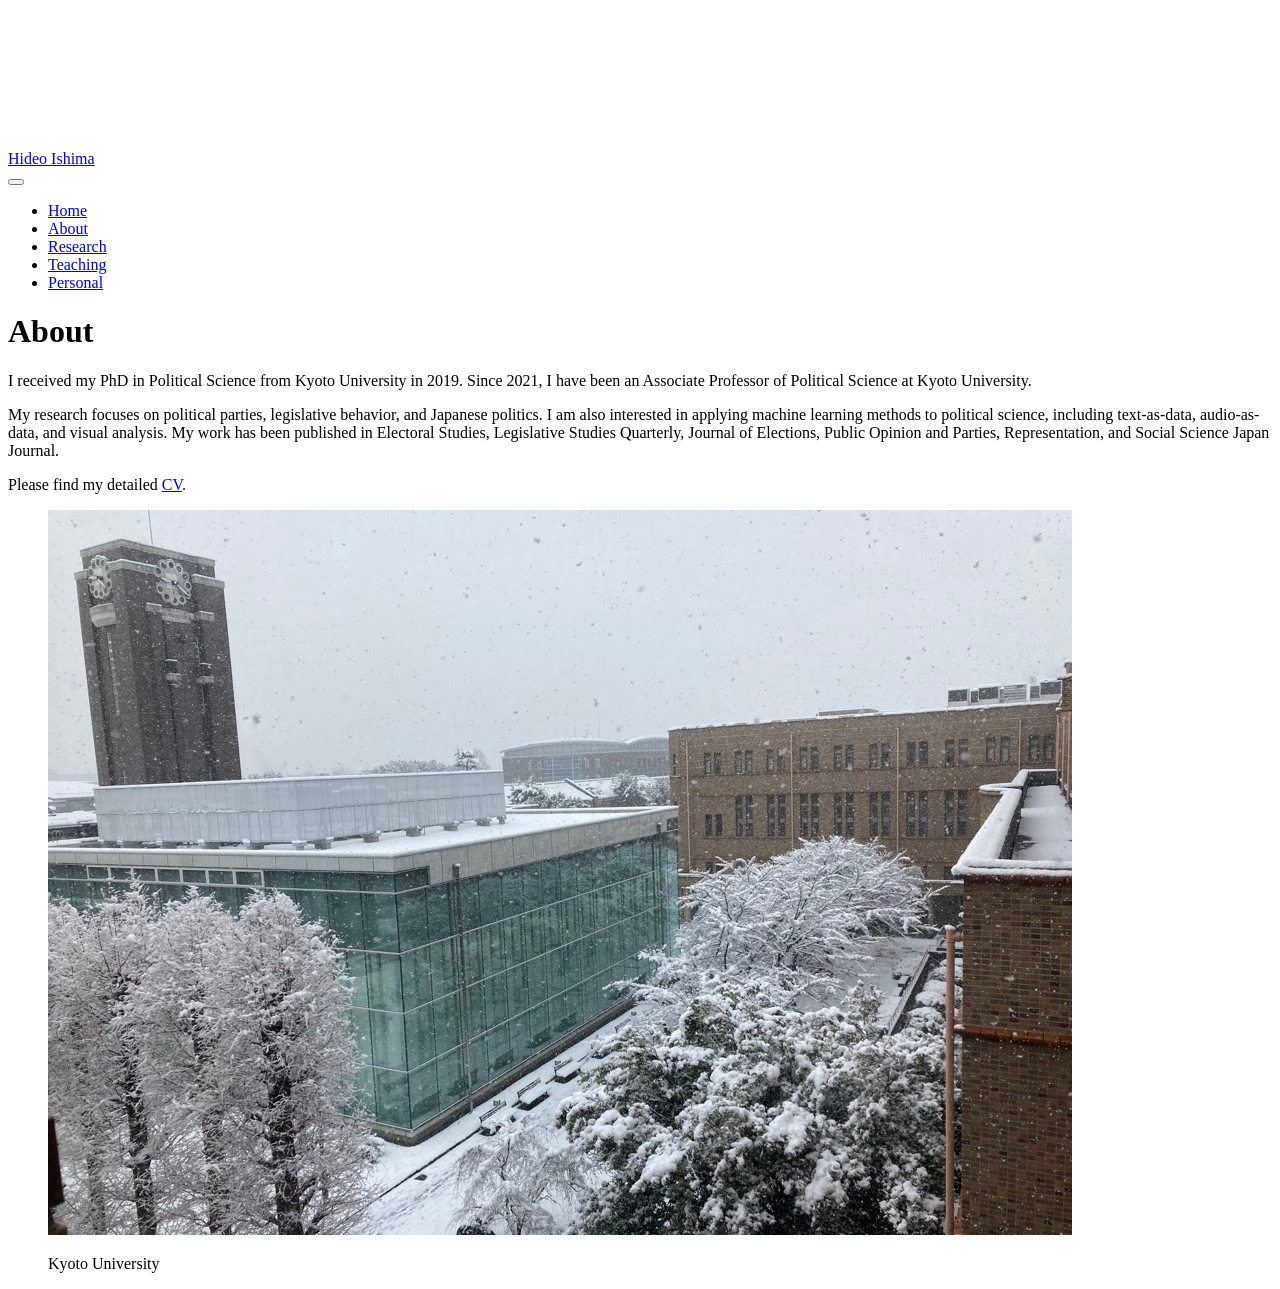
==== commit 91a21a9c: "Built site for gh-pages" ====
--- a/about.html
+++ b/about.html
@@ -2,12 +2,12 @@
 <html xmlns="http://www.w3.org/1999/xhtml" lang="en" xml:lang="en"><head>
 
 <meta charset="utf-8">
-<meta name="generator" content="quarto-1.1.189">
+<meta name="generator" content="quarto-1.8.24">
 
 <meta name="viewport" content="width=device-width, initial-scale=1.0, user-scalable=yes">
 
 
-<title>Hideo Ishima - About</title>
+<title>About – Hideo Ishima</title>
 <style>
 code{white-space: pre-wrap;}
 span.smallcaps{font-variant: small-caps;}
@@ -17,7 +17,7 @@
 ul.task-list{list-style: none;}
 ul.task-list li input[type="checkbox"] {
   width: 0.8em;
-  margin: 0 0.8em 0.2em -1.6em;
+  margin: 0 0.8em 0.2em -1em; /* quarto-specific, see https://github.com/quarto-dev/quarto-cli/issues/4556 */ 
   vertical-align: middle;
 }
 </style>
@@ -30,22 +30,30 @@
 <script src="site_libs/quarto-search/fuse.min.js"></script>
 <script src="site_libs/quarto-search/quarto-search.js"></script>
 <meta name="quarto:offset" content="./">
-<script src="site_libs/quarto-html/quarto.js"></script>
+<script src="site_libs/quarto-html/quarto.js" type="module"></script>
+<script src="site_libs/quarto-html/tabsets/tabsets.js" type="module"></script>
+<script src="site_libs/quarto-html/axe/axe-check.js" type="module"></script>
 <script src="site_libs/quarto-html/popper.min.js"></script>
 <script src="site_libs/quarto-html/tippy.umd.min.js"></script>
 <script src="site_libs/quarto-html/anchor.min.js"></script>
 <link href="site_libs/quarto-html/tippy.css" rel="stylesheet">
-<link href="site_libs/quarto-html/quarto-syntax-highlighting.css" rel="stylesheet" id="quarto-text-highlighting-styles">
+<link href="site_libs/quarto-html/quarto-syntax-highlighting-dc55a5b9e770e841cd82e46aadbfb9b0.css" rel="stylesheet" id="quarto-text-highlighting-styles">
 <script src="site_libs/bootstrap/bootstrap.min.js"></script>
 <link href="site_libs/bootstrap/bootstrap-icons.css" rel="stylesheet">
-<link href="site_libs/bootstrap/bootstrap.min.css" rel="stylesheet" id="quarto-bootstrap" data-mode="light">
+<link href="site_libs/bootstrap/bootstrap-5b4ad623e5705c0698d39aec6f10cf02.min.css" rel="stylesheet" append-hash="true" id="quarto-bootstrap" data-mode="light">
 <script id="quarto-search-options" type="application/json">{
   "location": "navbar",
   "copy-button": false,
   "collapse-after": 3,
   "panel-placement": "end",
   "type": "overlay",
-  "limit": 20,
+  "limit": 50,
+  "keyboard-shortcut": [
+    "f",
+    "/",
+    "s"
+  ],
+  "show-item-context": false,
   "language": {
     "search-no-results-text": "No results",
     "search-matching-documents-text": "matching documents",
@@ -54,8 +62,10 @@
     "search-more-match-text": "more match in this document",
     "search-more-matches-text": "more matches in this document",
     "search-clear-button-title": "Clear",
+    "search-text-placeholder": "",
     "search-detached-cancel-button-title": "Cancel",
-    "search-submit-button-title": "Submit"
+    "search-submit-button-title": "Submit",
+    "search-label": "Search"
   }
 }</script>
 
@@ -63,40 +73,49 @@
 <link rel="stylesheet" href="styles.css">
 </head>
 
-<body class="nav-fixed">
+<body class="nav-fixed quarto-light">
 
 <div id="quarto-search-results"></div>
   <header id="quarto-header" class="headroom fixed-top">
-    <nav class="navbar navbar-expand-lg navbar-dark ">
+    <nav class="navbar navbar-expand-lg " data-bs-theme="dark">
       <div class="navbar-container container-fluid">
-      <div class="navbar-brand-container">
+      <div class="navbar-brand-container mx-auto">
+    <a href="./index.html" class="navbar-brand navbar-brand-logo">
+    </a>
     <a class="navbar-brand" href="./index.html">
     <span class="navbar-title">Hideo Ishima</span>
     </a>
   </div>
-          <button class="navbar-toggler" type="button" data-bs-toggle="collapse" data-bs-target="#navbarCollapse" aria-controls="navbarCollapse" aria-expanded="false" aria-label="Toggle navigation" onclick="if (window.quartoToggleHeadroom) { window.quartoToggleHeadroom(); }">
+            <div id="quarto-search" class="" title="Search"></div>
+          <button class="navbar-toggler" type="button" data-bs-toggle="collapse" data-bs-target="#navbarCollapse" aria-controls="navbarCollapse" role="menu" aria-expanded="false" aria-label="Toggle navigation" onclick="if (window.quartoToggleHeadroom) { window.quartoToggleHeadroom(); }">
   <span class="navbar-toggler-icon"></span>
 </button>
           <div class="collapse navbar-collapse" id="navbarCollapse">
             <ul class="navbar-nav navbar-nav-scroll me-auto">
   <li class="nav-item">
-    <a class="nav-link" href="./index.html">Home</a>
+    <a class="nav-link" href="./index.html"> 
+<span class="menu-text">Home</span></a>
   </li>  
   <li class="nav-item">
-    <a class="nav-link active" href="./about.html" aria-current="page">About</a>
+    <a class="nav-link active" href="./about.html" aria-current="page"> 
+<span class="menu-text">About</span></a>
   </li>  
   <li class="nav-item">
-    <a class="nav-link" href="./research.html">Research</a>
+    <a class="nav-link" href="./research.html"> 
+<span class="menu-text">Research</span></a>
   </li>  
   <li class="nav-item">
-    <a class="nav-link" href="./teaching.html">Teaching</a>
+    <a class="nav-link" href="./teaching.html"> 
+<span class="menu-text">Teaching</span></a>
   </li>  
   <li class="nav-item">
-    <a class="nav-link" href="./personal.html">Personal</a>
+    <a class="nav-link" href="./personal.html"> 
+<span class="menu-text">Personal</span></a>
   </li>  
 </ul>
-              <div id="quarto-search" class="" title="Search"></div>
           </div> <!-- /navcollapse -->
+            <div class="quarto-navbar-tools">
+</div>
       </div> <!-- /container-fluid -->
     </nav>
 </header>
@@ -104,7 +123,7 @@
 <div id="quarto-content" class="quarto-container page-columns page-rows-contents page-layout-article page-navbar">
 <!-- sidebar -->
 <!-- margin-sidebar -->
-    <div id="quarto-margin-sidebar" class="sidebar margin-sidebar">
+    <div id="quarto-margin-sidebar" class="sidebar margin-sidebar zindex-bottom">
         
     </div>
 <!-- main -->
@@ -120,11 +139,14 @@
 <div class="quarto-title-meta">
 
     
+  
     
   </div>
   
 
+
 </header>
+
 
 <p>I received my PhD in Political Science from Kyoto University in 2019. Since 2021, I have been an Associate Professor of Political Science at Kyoto University.</p>
 <p>My research focuses on political parties, legislative behavior, and Japanese politics. I am also interested in applying machine learning methods to political science, including text-as-data, audio-as-data, and visual analysis. My work has been published in Electoral Studies, Legislative Studies Quarterly, Journal of Elections, Public Opinion and Parties, Representation, and Social Science Japan Journal.</p>
@@ -132,7 +154,7 @@
 <div class="quarto-figure quarto-figure-center">
 <figure class="figure">
 <p><img src="pictures/home_institution.jpg" class="img-fluid figure-img"></p>
-<p></p><figcaption class="figure-caption">Kyoto University</figcaption><p></p>
+<figcaption>Kyoto University</figcaption>
 </figure>
 </div>
 
@@ -140,105 +162,408 @@
 
 </main> <!-- /main -->
 <script id="quarto-html-after-body" type="application/javascript">
-window.document.addEventListener("DOMContentLoaded", function (event) {
-  const toggleBodyColorMode = (bsSheetEl) => {
-    const mode = bsSheetEl.getAttribute("data-mode");
-    const bodyEl = window.document.querySelector("body");
-    if (mode === "dark") {
-      bodyEl.classList.add("quarto-dark");
-      bodyEl.classList.remove("quarto-light");
-    } else {
-      bodyEl.classList.add("quarto-light");
-      bodyEl.classList.remove("quarto-dark");
-    }
-  }
-  const toggleBodyColorPrimary = () => {
-    const bsSheetEl = window.document.querySelector("link#quarto-bootstrap");
-    if (bsSheetEl) {
-      toggleBodyColorMode(bsSheetEl);
-    }
-  }
-  toggleBodyColorPrimary();  
-  const icon = "";
-  const anchorJS = new window.AnchorJS();
-  anchorJS.options = {
-    placement: 'right',
-    icon: icon
-  };
-  anchorJS.add('.anchored');
-  const clipboard = new window.ClipboardJS('.code-copy-button', {
-    target: function(trigger) {
-      return trigger.previousElementSibling;
+  window.document.addEventListener("DOMContentLoaded", function (event) {
+    const icon = "";
+    const anchorJS = new window.AnchorJS();
+    anchorJS.options = {
+      placement: 'right',
+      icon: icon
+    };
+    anchorJS.add('.anchored');
+    const isCodeAnnotation = (el) => {
+      for (const clz of el.classList) {
+        if (clz.startsWith('code-annotation-')) {                     
+          return true;
+        }
+      }
+      return false;
+    }
+    const onCopySuccess = function(e) {
+      // button target
+      const button = e.trigger;
+      // don't keep focus
+      button.blur();
+      // flash "checked"
+      button.classList.add('code-copy-button-checked');
+      var currentTitle = button.getAttribute("title");
+      button.setAttribute("title", "Copied!");
+      let tooltip;
+      if (window.bootstrap) {
+        button.setAttribute("data-bs-toggle", "tooltip");
+        button.setAttribute("data-bs-placement", "left");
+        button.setAttribute("data-bs-title", "Copied!");
+        tooltip = new bootstrap.Tooltip(button, 
+          { trigger: "manual", 
+            customClass: "code-copy-button-tooltip",
+            offset: [0, -8]});
+        tooltip.show();    
+      }
+      setTimeout(function() {
+        if (tooltip) {
+          tooltip.hide();
+          button.removeAttribute("data-bs-title");
+          button.removeAttribute("data-bs-toggle");
+          button.removeAttribute("data-bs-placement");
+        }
+        button.setAttribute("title", currentTitle);
+        button.classList.remove('code-copy-button-checked');
+      }, 1000);
+      // clear code selection
+      e.clearSelection();
+    }
+    const getTextToCopy = function(trigger) {
+      const outerScaffold = trigger.parentElement.cloneNode(true);
+      const codeEl = outerScaffold.querySelector('code');
+      for (const childEl of codeEl.children) {
+        if (isCodeAnnotation(childEl)) {
+          childEl.remove();
+        }
+      }
+      return codeEl.innerText;
+    }
+    const clipboard = new window.ClipboardJS('.code-copy-button:not([data-in-quarto-modal])', {
+      text: getTextToCopy
+    });
+    clipboard.on('success', onCopySuccess);
+    if (window.document.getElementById('quarto-embedded-source-code-modal')) {
+      const clipboardModal = new window.ClipboardJS('.code-copy-button[data-in-quarto-modal]', {
+        text: getTextToCopy,
+        container: window.document.getElementById('quarto-embedded-source-code-modal')
+      });
+      clipboardModal.on('success', onCopySuccess);
+    }
+      var localhostRegex = new RegExp(/^(?:http|https):\/\/localhost\:?[0-9]*\//);
+      var mailtoRegex = new RegExp(/^mailto:/);
+        var filterRegex = new RegExp("https:\/\/h-ism\.github\.io\/");
+      var isInternal = (href) => {
+          return filterRegex.test(href) || localhostRegex.test(href) || mailtoRegex.test(href);
+      }
+      // Inspect non-navigation links and adorn them if external
+     var links = window.document.querySelectorAll('a[href]:not(.nav-link):not(.navbar-brand):not(.toc-action):not(.sidebar-link):not(.sidebar-item-toggle):not(.pagination-link):not(.no-external):not([aria-hidden]):not(.dropdown-item):not(.quarto-navigation-tool):not(.about-link)');
+      for (var i=0; i<links.length; i++) {
+        const link = links[i];
+        if (!isInternal(link.href)) {
+          // undo the damage that might have been done by quarto-nav.js in the case of
+          // links that we want to consider external
+          if (link.dataset.originalHref !== undefined) {
+            link.href = link.dataset.originalHref;
+          }
+        }
+      }
+    function tippyHover(el, contentFn, onTriggerFn, onUntriggerFn) {
+      const config = {
+        allowHTML: true,
+        maxWidth: 500,
+        delay: 100,
+        arrow: false,
+        appendTo: function(el) {
+            return el.parentElement;
+        },
+        interactive: true,
+        interactiveBorder: 10,
+        theme: 'quarto',
+        placement: 'bottom-start',
+      };
+      if (contentFn) {
+        config.content = contentFn;
+      }
+      if (onTriggerFn) {
+        config.onTrigger = onTriggerFn;
+      }
+      if (onUntriggerFn) {
+        config.onUntrigger = onUntriggerFn;
+      }
+      window.tippy(el, config); 
+    }
+    const noterefs = window.document.querySelectorAll('a[role="doc-noteref"]');
+    for (var i=0; i<noterefs.length; i++) {
+      const ref = noterefs[i];
+      tippyHover(ref, function() {
+        // use id or data attribute instead here
+        let href = ref.getAttribute('data-footnote-href') || ref.getAttribute('href');
+        try { href = new URL(href).hash; } catch {}
+        const id = href.replace(/^#\/?/, "");
+        const note = window.document.getElementById(id);
+        if (note) {
+          return note.innerHTML;
+        } else {
+          return "";
+        }
+      });
+    }
+    const xrefs = window.document.querySelectorAll('a.quarto-xref');
+    const processXRef = (id, note) => {
+      // Strip column container classes
+      const stripColumnClz = (el) => {
+        el.classList.remove("page-full", "page-columns");
+        if (el.children) {
+          for (const child of el.children) {
+            stripColumnClz(child);
+          }
+        }
+      }
+      stripColumnClz(note)
+      if (id === null || id.startsWith('sec-')) {
+        // Special case sections, only their first couple elements
+        const container = document.createElement("div");
+        if (note.children && note.children.length > 2) {
+          container.appendChild(note.children[0].cloneNode(true));
+          for (let i = 1; i < note.children.length; i++) {
+            const child = note.children[i];
+            if (child.tagName === "P" && child.innerText === "") {
+              continue;
+            } else {
+              container.appendChild(child.cloneNode(true));
+              break;
+            }
+          }
+          if (window.Quarto?.typesetMath) {
+            window.Quarto.typesetMath(container);
+          }
+          return container.innerHTML
+        } else {
+          if (window.Quarto?.typesetMath) {
+            window.Quarto.typesetMath(note);
+          }
+          return note.innerHTML;
+        }
+      } else {
+        // Remove any anchor links if they are present
+        const anchorLink = note.querySelector('a.anchorjs-link');
+        if (anchorLink) {
+          anchorLink.remove();
+        }
+        if (window.Quarto?.typesetMath) {
+          window.Quarto.typesetMath(note);
+        }
+        if (note.classList.contains("callout")) {
+          return note.outerHTML;
+        } else {
+          return note.innerHTML;
+        }
+      }
+    }
+    for (var i=0; i<xrefs.length; i++) {
+      const xref = xrefs[i];
+      tippyHover(xref, undefined, function(instance) {
+        instance.disable();
+        let url = xref.getAttribute('href');
+        let hash = undefined; 
+        if (url.startsWith('#')) {
+          hash = url;
+        } else {
+          try { hash = new URL(url).hash; } catch {}
+        }
+        if (hash) {
+          const id = hash.replace(/^#\/?/, "");
+          const note = window.document.getElementById(id);
+          if (note !== null) {
+            try {
+              const html = processXRef(id, note.cloneNode(true));
+              instance.setContent(html);
+            } finally {
+              instance.enable();
+              instance.show();
+            }
+          } else {
+            // See if we can fetch this
+            fetch(url.split('#')[0])
+            .then(res => res.text())
+            .then(html => {
+              const parser = new DOMParser();
+              const htmlDoc = parser.parseFromString(html, "text/html");
+              const note = htmlDoc.getElementById(id);
+              if (note !== null) {
+                const html = processXRef(id, note);
+                instance.setContent(html);
+              } 
+            }).finally(() => {
+              instance.enable();
+              instance.show();
+            });
+          }
+        } else {
+          // See if we can fetch a full url (with no hash to target)
+          // This is a special case and we should probably do some content thinning / targeting
+          fetch(url)
+          .then(res => res.text())
+          .then(html => {
+            const parser = new DOMParser();
+            const htmlDoc = parser.parseFromString(html, "text/html");
+            const note = htmlDoc.querySelector('main.content');
+            if (note !== null) {
+              // This should only happen for chapter cross references
+              // (since there is no id in the URL)
+              // remove the first header
+              if (note.children.length > 0 && note.children[0].tagName === "HEADER") {
+                note.children[0].remove();
+              }
+              const html = processXRef(null, note);
+              instance.setContent(html);
+            } 
+          }).finally(() => {
+            instance.enable();
+            instance.show();
+          });
+        }
+      }, function(instance) {
+      });
+    }
+        let selectedAnnoteEl;
+        const selectorForAnnotation = ( cell, annotation) => {
+          let cellAttr = 'data-code-cell="' + cell + '"';
+          let lineAttr = 'data-code-annotation="' +  annotation + '"';
+          const selector = 'span[' + cellAttr + '][' + lineAttr + ']';
+          return selector;
+        }
+        const selectCodeLines = (annoteEl) => {
+          const doc = window.document;
+          const targetCell = annoteEl.getAttribute("data-target-cell");
+          const targetAnnotation = annoteEl.getAttribute("data-target-annotation");
+          const annoteSpan = window.document.querySelector(selectorForAnnotation(targetCell, targetAnnotation));
+          const lines = annoteSpan.getAttribute("data-code-lines").split(",");
+          const lineIds = lines.map((line) => {
+            return targetCell + "-" + line;
+          })
+          let top = null;
+          let height = null;
+          let parent = null;
+          if (lineIds.length > 0) {
+              //compute the position of the single el (top and bottom and make a div)
+              const el = window.document.getElementById(lineIds[0]);
+              top = el.offsetTop;
+              height = el.offsetHeight;
+              parent = el.parentElement.parentElement;
+            if (lineIds.length > 1) {
+              const lastEl = window.document.getElementById(lineIds[lineIds.length - 1]);
+              const bottom = lastEl.offsetTop + lastEl.offsetHeight;
+              height = bottom - top;
+            }
+            if (top !== null && height !== null && parent !== null) {
+              // cook up a div (if necessary) and position it 
+              let div = window.document.getElementById("code-annotation-line-highlight");
+              if (div === null) {
+                div = window.document.createElement("div");
+                div.setAttribute("id", "code-annotation-line-highlight");
+                div.style.position = 'absolute';
+                parent.appendChild(div);
+              }
+              div.style.top = top - 2 + "px";
+              div.style.height = height + 4 + "px";
+              div.style.left = 0;
+              let gutterDiv = window.document.getElementById("code-annotation-line-highlight-gutter");
+              if (gutterDiv === null) {
+                gutterDiv = window.document.createElement("div");
+                gutterDiv.setAttribute("id", "code-annotation-line-highlight-gutter");
+                gutterDiv.style.position = 'absolute';
+                const codeCell = window.document.getElementById(targetCell);
+                const gutter = codeCell.querySelector('.code-annotation-gutter');
+                gutter.appendChild(gutterDiv);
+              }
+              gutterDiv.style.top = top - 2 + "px";
+              gutterDiv.style.height = height + 4 + "px";
+            }
+            selectedAnnoteEl = annoteEl;
+          }
+        };
+        const unselectCodeLines = () => {
+          const elementsIds = ["code-annotation-line-highlight", "code-annotation-line-highlight-gutter"];
+          elementsIds.forEach((elId) => {
+            const div = window.document.getElementById(elId);
+            if (div) {
+              div.remove();
+            }
+          });
+          selectedAnnoteEl = undefined;
+        };
+          // Handle positioning of the toggle
+      window.addEventListener(
+        "resize",
+        throttle(() => {
+          elRect = undefined;
+          if (selectedAnnoteEl) {
+            selectCodeLines(selectedAnnoteEl);
+          }
+        }, 10)
+      );
+      function throttle(fn, ms) {
+      let throttle = false;
+      let timer;
+        return (...args) => {
+          if(!throttle) { // first call gets through
+              fn.apply(this, args);
+              throttle = true;
+          } else { // all the others get throttled
+              if(timer) clearTimeout(timer); // cancel #2
+              timer = setTimeout(() => {
+                fn.apply(this, args);
+                timer = throttle = false;
+              }, ms);
+          }
+        };
+      }
+        // Attach click handler to the DT
+        const annoteDls = window.document.querySelectorAll('dt[data-target-cell]');
+        for (const annoteDlNode of annoteDls) {
+          annoteDlNode.addEventListener('click', (event) => {
+            const clickedEl = event.target;
+            if (clickedEl !== selectedAnnoteEl) {
+              unselectCodeLines();
+              const activeEl = window.document.querySelector('dt[data-target-cell].code-annotation-active');
+              if (activeEl) {
+                activeEl.classList.remove('code-annotation-active');
+              }
+              selectCodeLines(clickedEl);
+              clickedEl.classList.add('code-annotation-active');
+            } else {
+              // Unselect the line
+              unselectCodeLines();
+              clickedEl.classList.remove('code-annotation-active');
+            }
+          });
+        }
+    const findCites = (el) => {
+      const parentEl = el.parentElement;
+      if (parentEl) {
+        const cites = parentEl.dataset.cites;
+        if (cites) {
+          return {
+            el,
+            cites: cites.split(' ')
+          };
+        } else {
+          return findCites(el.parentElement)
+        }
+      } else {
+        return undefined;
+      }
+    };
+    var bibliorefs = window.document.querySelectorAll('a[role="doc-biblioref"]');
+    for (var i=0; i<bibliorefs.length; i++) {
+      const ref = bibliorefs[i];
+      const citeInfo = findCites(ref);
+      if (citeInfo) {
+        tippyHover(citeInfo.el, function() {
+          var popup = window.document.createElement('div');
+          citeInfo.cites.forEach(function(cite) {
+            var citeDiv = window.document.createElement('div');
+            citeDiv.classList.add('hanging-indent');
+            citeDiv.classList.add('csl-entry');
+            var biblioDiv = window.document.getElementById('ref-' + cite);
+            if (biblioDiv) {
+              citeDiv.innerHTML = biblioDiv.innerHTML;
+            }
+            popup.appendChild(citeDiv);
+          });
+          return popup.innerHTML;
+        });
+      }
     }
   });
-  clipboard.on('success', function(e) {
-    // button target
-    const button = e.trigger;
-    // don't keep focus
-    button.blur();
-    // flash "checked"
-    button.classList.add('code-copy-button-checked');
-    var currentTitle = button.getAttribute("title");
-    button.setAttribute("title", "Copied!");
-    setTimeout(function() {
-      button.setAttribute("title", currentTitle);
-      button.classList.remove('code-copy-button-checked');
-    }, 1000);
-    // clear code selection
-    e.clearSelection();
-  });
-  function tippyHover(el, contentFn) {
-    const config = {
-      allowHTML: true,
-      content: contentFn,
-      maxWidth: 500,
-      delay: 100,
-      arrow: false,
-      appendTo: function(el) {
-          return el.parentElement;
-      },
-      interactive: true,
-      interactiveBorder: 10,
-      theme: 'quarto',
-      placement: 'bottom-start'
-    };
-    window.tippy(el, config); 
-  }
-  const noterefs = window.document.querySelectorAll('a[role="doc-noteref"]');
-  for (var i=0; i<noterefs.length; i++) {
-    const ref = noterefs[i];
-    tippyHover(ref, function() {
-      // use id or data attribute instead here
-      let href = ref.getAttribute('data-footnote-href') || ref.getAttribute('href');
-      try { href = new URL(href).hash; } catch {}
-      const id = href.replace(/^#\/?/, "");
-      const note = window.document.getElementById(id);
-      return note.innerHTML;
-    });
-  }
-  var bibliorefs = window.document.querySelectorAll('a[role="doc-biblioref"]');
-  for (var i=0; i<bibliorefs.length; i++) {
-    const ref = bibliorefs[i];
-    const cites = ref.parentNode.getAttribute('data-cites').split(' ');
-    tippyHover(ref, function() {
-      var popup = window.document.createElement('div');
-      cites.forEach(function(cite) {
-        var citeDiv = window.document.createElement('div');
-        citeDiv.classList.add('hanging-indent');
-        citeDiv.classList.add('csl-entry');
-        var biblioDiv = window.document.getElementById('ref-' + cite);
-        if (biblioDiv) {
-          citeDiv.innerHTML = biblioDiv.innerHTML;
-        }
-        popup.appendChild(citeDiv);
-      });
-      return popup.innerHTML;
-    });
-  }
-});
-</script>
+  </script>
 </div> <!-- /content -->
 
 
 
+
 </body></html>
--- a/site_libs/quarto-html/quarto-syntax-highlighting-dc55a5b9e770e841cd82e46aadbfb9b0.css
+++ b/site_libs/quarto-html/quarto-syntax-highlighting-dc55a5b9e770e841cd82e46aadbfb9b0.css
@@ -0,0 +1,236 @@
+/* quarto syntax highlight colors */
+:root {
+  --quarto-hl-ot-color: #003B4F;
+  --quarto-hl-at-color: #657422;
+  --quarto-hl-ss-color: #20794D;
+  --quarto-hl-an-color: #5E5E5E;
+  --quarto-hl-fu-color: #4758AB;
+  --quarto-hl-st-color: #20794D;
+  --quarto-hl-cf-color: #003B4F;
+  --quarto-hl-op-color: #5E5E5E;
+  --quarto-hl-er-color: #AD0000;
+  --quarto-hl-bn-color: #AD0000;
+  --quarto-hl-al-color: #AD0000;
+  --quarto-hl-va-color: #111111;
+  --quarto-hl-bu-color: inherit;
+  --quarto-hl-ex-color: inherit;
+  --quarto-hl-pp-color: #AD0000;
+  --quarto-hl-in-color: #5E5E5E;
+  --quarto-hl-vs-color: #20794D;
+  --quarto-hl-wa-color: #5E5E5E;
+  --quarto-hl-do-color: #5E5E5E;
+  --quarto-hl-im-color: #00769E;
+  --quarto-hl-ch-color: #20794D;
+  --quarto-hl-dt-color: #AD0000;
+  --quarto-hl-fl-color: #AD0000;
+  --quarto-hl-co-color: #5E5E5E;
+  --quarto-hl-cv-color: #5E5E5E;
+  --quarto-hl-cn-color: #8f5902;
+  --quarto-hl-sc-color: #5E5E5E;
+  --quarto-hl-dv-color: #AD0000;
+  --quarto-hl-kw-color: #003B4F;
+}
+
+/* other quarto variables */
+:root {
+  --quarto-font-monospace: SFMono-Regular, Menlo, Monaco, Consolas, "Liberation Mono", "Courier New", monospace;
+}
+
+/* syntax highlight based on Pandoc's rules */
+pre > code.sourceCode > span {
+  color: #003B4F;
+}
+
+code.sourceCode > span {
+  color: #003B4F;
+}
+
+div.sourceCode,
+div.sourceCode pre.sourceCode {
+  color: #003B4F;
+}
+
+/* Normal */
+code span {
+  color: #003B4F;
+}
+
+/* Alert */
+code span.al {
+  color: #AD0000;
+  font-style: inherit;
+}
+
+/* Annotation */
+code span.an {
+  color: #5E5E5E;
+  font-style: inherit;
+}
+
+/* Attribute */
+code span.at {
+  color: #657422;
+  font-style: inherit;
+}
+
+/* BaseN */
+code span.bn {
+  color: #AD0000;
+  font-style: inherit;
+}
+
+/* BuiltIn */
+code span.bu {
+  font-style: inherit;
+}
+
+/* ControlFlow */
+code span.cf {
+  color: #003B4F;
+  font-weight: bold;
+  font-style: inherit;
+}
+
+/* Char */
+code span.ch {
+  color: #20794D;
+  font-style: inherit;
+}
+
+/* Constant */
+code span.cn {
+  color: #8f5902;
+  font-style: inherit;
+}
+
+/* Comment */
+code span.co {
+  color: #5E5E5E;
+  font-style: inherit;
+}
+
+/* CommentVar */
+code span.cv {
+  color: #5E5E5E;
+  font-style: italic;
+}
+
+/* Documentation */
+code span.do {
+  color: #5E5E5E;
+  font-style: italic;
+}
+
+/* DataType */
+code span.dt {
+  color: #AD0000;
+  font-style: inherit;
+}
+
+/* DecVal */
+code span.dv {
+  color: #AD0000;
+  font-style: inherit;
+}
+
+/* Error */
+code span.er {
+  color: #AD0000;
+  font-style: inherit;
+}
+
+/* Extension */
+code span.ex {
+  font-style: inherit;
+}
+
+/* Float */
+code span.fl {
+  color: #AD0000;
+  font-style: inherit;
+}
+
+/* Function */
+code span.fu {
+  color: #4758AB;
+  font-style: inherit;
+}
+
+/* Import */
+code span.im {
+  color: #00769E;
+  font-style: inherit;
+}
+
+/* Information */
+code span.in {
+  color: #5E5E5E;
+  font-style: inherit;
+}
+
+/* Keyword */
+code span.kw {
+  color: #003B4F;
+  font-weight: bold;
+  font-style: inherit;
+}
+
+/* Operator */
+code span.op {
+  color: #5E5E5E;
+  font-style: inherit;
+}
+
+/* Other */
+code span.ot {
+  color: #003B4F;
+  font-style: inherit;
+}
+
+/* Preprocessor */
+code span.pp {
+  color: #AD0000;
+  font-style: inherit;
+}
+
+/* SpecialChar */
+code span.sc {
+  color: #5E5E5E;
+  font-style: inherit;
+}
+
+/* SpecialString */
+code span.ss {
+  color: #20794D;
+  font-style: inherit;
+}
+
+/* String */
+code span.st {
+  color: #20794D;
+  font-style: inherit;
+}
+
+/* Variable */
+code span.va {
+  color: #111111;
+  font-style: inherit;
+}
+
+/* VerbatimString */
+code span.vs {
+  color: #20794D;
+  font-style: inherit;
+}
+
+/* Warning */
+code span.wa {
+  color: #5E5E5E;
+  font-style: italic;
+}
+
+.prevent-inlining {
+  content: "</";
+}
+
+/*# sourceMappingURL=21f0b8dca5c347bd0a806dc2ce2adfe3.css.map */
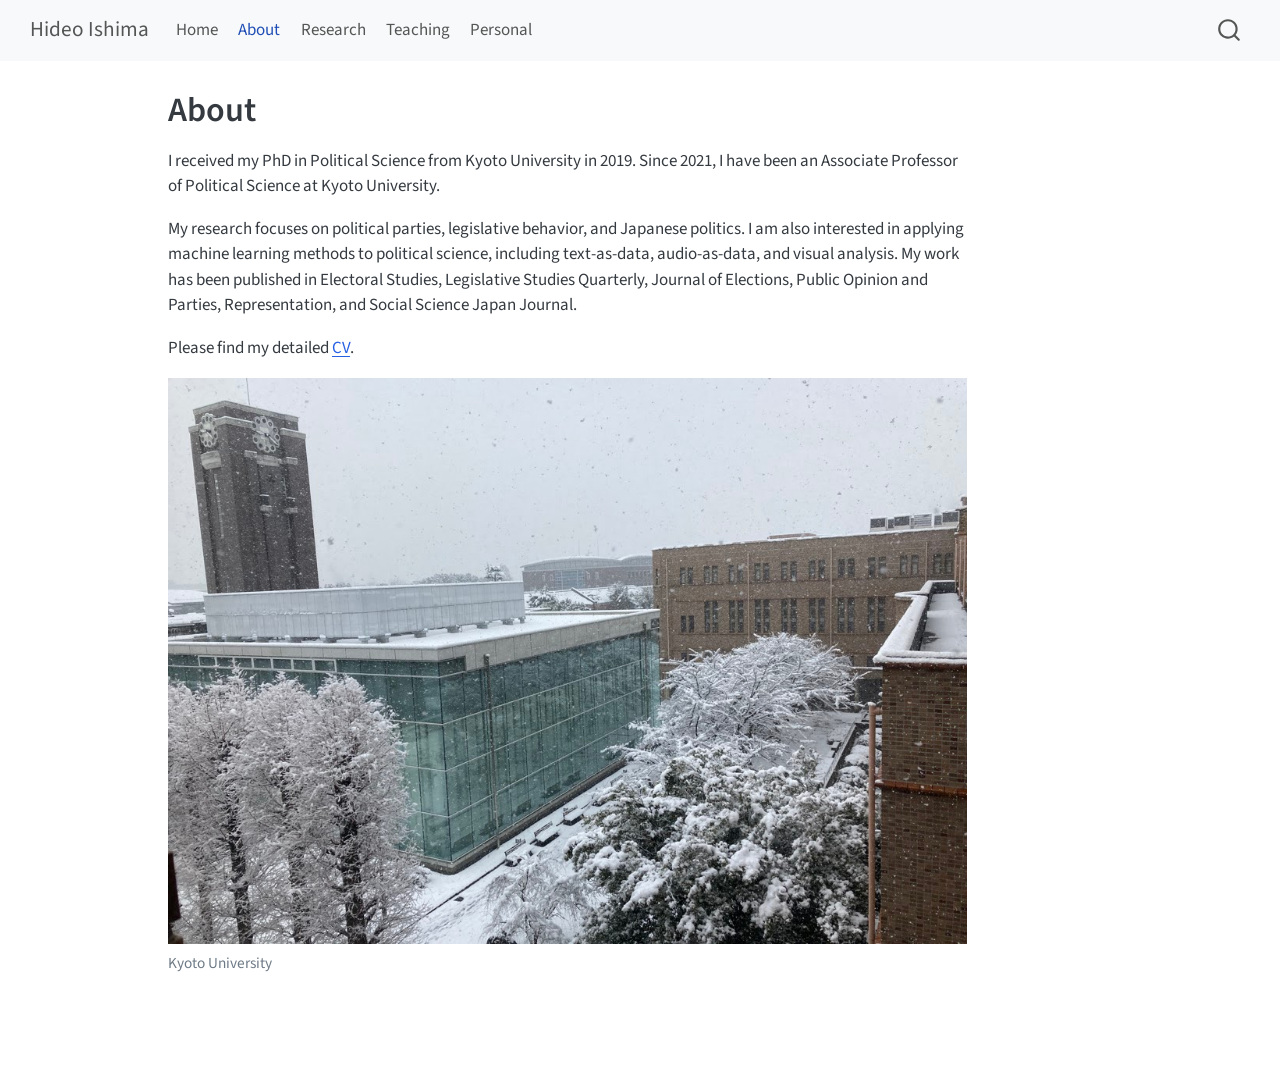
==== commit 7622d21c: "Built site for gh-pages" ====
--- a/about.html
+++ b/about.html
@@ -2,13 +2,16 @@
 <html xmlns="http://www.w3.org/1999/xhtml" lang="en" xml:lang="en"><head>
 
 <meta charset="utf-8">
-<meta name="generator" content="quarto-1.8.24">
+<meta name="generator" content="quarto-1.9.38">
 
 <meta name="viewport" content="width=device-width, initial-scale=1.0, user-scalable=yes">
 
 
 <title>About – Hideo Ishima</title>
 <style>
+/* Default styles provided by pandoc.
+** See https://pandoc.org/MANUAL.html#variables-for-html for config info.
+*/
 code{white-space: pre-wrap;}
 span.smallcaps{font-variant: small-caps;}
 div.columns{display: flex; gap: min(4vw, 1.5em);}
@@ -32,15 +35,14 @@
 <meta name="quarto:offset" content="./">
 <script src="site_libs/quarto-html/quarto.js" type="module"></script>
 <script src="site_libs/quarto-html/tabsets/tabsets.js" type="module"></script>
-<script src="site_libs/quarto-html/axe/axe-check.js" type="module"></script>
 <script src="site_libs/quarto-html/popper.min.js"></script>
 <script src="site_libs/quarto-html/tippy.umd.min.js"></script>
 <script src="site_libs/quarto-html/anchor.min.js"></script>
 <link href="site_libs/quarto-html/tippy.css" rel="stylesheet">
-<link href="site_libs/quarto-html/quarto-syntax-highlighting-dc55a5b9e770e841cd82e46aadbfb9b0.css" rel="stylesheet" id="quarto-text-highlighting-styles">
+<link href="site_libs/quarto-html/quarto-syntax-highlighting-15634bcf2e68342d4ad2dfa704d543f6.css" rel="stylesheet" id="quarto-text-highlighting-styles">
 <script src="site_libs/bootstrap/bootstrap.min.js"></script>
 <link href="site_libs/bootstrap/bootstrap-icons.css" rel="stylesheet">
-<link href="site_libs/bootstrap/bootstrap-5b4ad623e5705c0698d39aec6f10cf02.min.css" rel="stylesheet" append-hash="true" id="quarto-bootstrap" data-mode="light">
+<link href="site_libs/bootstrap/bootstrap-4f353869b67aa98ab6737caa74aa6133.min.css" rel="stylesheet" append-hash="true" id="quarto-bootstrap" data-mode="light">
 <script id="quarto-search-options" type="application/json">{
   "location": "navbar",
   "copy-button": false,
@@ -80,8 +82,6 @@
     <nav class="navbar navbar-expand-lg " data-bs-theme="dark">
       <div class="navbar-container container-fluid">
       <div class="navbar-brand-container mx-auto">
-    <a href="./index.html" class="navbar-brand navbar-brand-logo">
-    </a>
     <a class="navbar-brand" href="./index.html">
     <span class="navbar-title">Hideo Ishima</span>
     </a>
@@ -150,7 +150,7 @@
 
 <p>I received my PhD in Political Science from Kyoto University in 2019. Since 2021, I have been an Associate Professor of Political Science at Kyoto University.</p>
 <p>My research focuses on political parties, legislative behavior, and Japanese politics. I am also interested in applying machine learning methods to political science, including text-as-data, audio-as-data, and visual analysis. My work has been published in Electoral Studies, Legislative Studies Quarterly, Journal of Elections, Public Opinion and Parties, Representation, and Social Science Japan Journal.</p>
-<p>Please find my detailed <a href="https://www.dropbox.com/scl/fi/31j9637b3ktfj0z457vt0/cv_June26.pdf?rlkey=99j64p5xc5k10hb1hmb335ap6&amp;dl=0">CV</a>.</p>
+<p>Please find my detailed <a href="cv_sept26.pdf">CV</a>.</p>
 <div class="quarto-figure quarto-figure-center">
 <figure class="figure">
 <p><img src="pictures/home_institution.jpg" class="img-fluid figure-img"></p>
--- a/site_libs/quarto-html/quarto-syntax-highlighting-15634bcf2e68342d4ad2dfa704d543f6.css
+++ b/site_libs/quarto-html/quarto-syntax-highlighting-15634bcf2e68342d4ad2dfa704d543f6.css
@@ -0,0 +1,236 @@
+/* quarto syntax highlight colors */
+:root {
+  --quarto-hl-ot-color: #003B4F;
+  --quarto-hl-at-color: #657422;
+  --quarto-hl-ss-color: #20794D;
+  --quarto-hl-an-color: #5E5E5E;
+  --quarto-hl-fu-color: #4758AB;
+  --quarto-hl-st-color: #20794D;
+  --quarto-hl-cf-color: #003B4F;
+  --quarto-hl-op-color: #5E5E5E;
+  --quarto-hl-er-color: #AD0000;
+  --quarto-hl-bn-color: #AD0000;
+  --quarto-hl-al-color: #AD0000;
+  --quarto-hl-va-color: #111111;
+  --quarto-hl-bu-color: inherit;
+  --quarto-hl-ex-color: inherit;
+  --quarto-hl-pp-color: #AD0000;
+  --quarto-hl-in-color: #5E5E5E;
+  --quarto-hl-vs-color: #20794D;
+  --quarto-hl-wa-color: #5E5E5E;
+  --quarto-hl-do-color: #5E5E5E;
+  --quarto-hl-im-color: #00769E;
+  --quarto-hl-ch-color: #20794D;
+  --quarto-hl-dt-color: #AD0000;
+  --quarto-hl-fl-color: #AD0000;
+  --quarto-hl-co-color: #5E5E5E;
+  --quarto-hl-cv-color: #5E5E5E;
+  --quarto-hl-cn-color: #8f5902;
+  --quarto-hl-sc-color: #5E5E5E;
+  --quarto-hl-dv-color: #AD0000;
+  --quarto-hl-kw-color: #003B4F;
+}
+
+/* other quarto variables */
+:root {
+  --quarto-font-monospace: SFMono-Regular, Menlo, Monaco, Consolas, "Liberation Mono", "Courier New", monospace;
+}
+
+/* syntax highlight based on Pandoc's rules */
+pre > code.sourceCode > span {
+  color: #003B4F;
+}
+
+code.sourceCode > span {
+  color: #003B4F;
+}
+
+div.sourceCode,
+div.sourceCode pre.sourceCode {
+  color: #003B4F;
+}
+
+/* Normal */
+code span {
+  color: #003B4F;
+}
+
+/* Alert */
+code span.al {
+  color: #AD0000;
+  font-style: inherit;
+}
+
+/* Annotation */
+code span.an {
+  color: #5E5E5E;
+  font-style: inherit;
+}
+
+/* Attribute */
+code span.at {
+  color: #657422;
+  font-style: inherit;
+}
+
+/* BaseN */
+code span.bn {
+  color: #AD0000;
+  font-style: inherit;
+}
+
+/* BuiltIn */
+code span.bu {
+  font-style: inherit;
+}
+
+/* ControlFlow */
+code span.cf {
+  color: #003B4F;
+  font-weight: bold;
+  font-style: inherit;
+}
+
+/* Char */
+code span.ch {
+  color: #20794D;
+  font-style: inherit;
+}
+
+/* Constant */
+code span.cn {
+  color: #8f5902;
+  font-style: inherit;
+}
+
+/* Comment */
+code span.co {
+  color: #5E5E5E;
+  font-style: inherit;
+}
+
+/* CommentVar */
+code span.cv {
+  color: #5E5E5E;
+  font-style: italic;
+}
+
+/* Documentation */
+code span.do {
+  color: #5E5E5E;
+  font-style: italic;
+}
+
+/* DataType */
+code span.dt {
+  color: #AD0000;
+  font-style: inherit;
+}
+
+/* DecVal */
+code span.dv {
+  color: #AD0000;
+  font-style: inherit;
+}
+
+/* Error */
+code span.er {
+  color: #AD0000;
+  font-style: inherit;
+}
+
+/* Extension */
+code span.ex {
+  font-style: inherit;
+}
+
+/* Float */
+code span.fl {
+  color: #AD0000;
+  font-style: inherit;
+}
+
+/* Function */
+code span.fu {
+  color: #4758AB;
+  font-style: inherit;
+}
+
+/* Import */
+code span.im {
+  color: #00769E;
+  font-style: inherit;
+}
+
+/* Information */
+code span.in {
+  color: #5E5E5E;
+  font-style: inherit;
+}
+
+/* Keyword */
+code span.kw {
+  color: #003B4F;
+  font-weight: bold;
+  font-style: inherit;
+}
+
+/* Operator */
+code span.op {
+  color: #5E5E5E;
+  font-style: inherit;
+}
+
+/* Other */
+code span.ot {
+  color: #003B4F;
+  font-style: inherit;
+}
+
+/* Preprocessor */
+code span.pp {
+  color: #AD0000;
+  font-style: inherit;
+}
+
+/* SpecialChar */
+code span.sc {
+  color: #5E5E5E;
+  font-style: inherit;
+}
+
+/* SpecialString */
+code span.ss {
+  color: #20794D;
+  font-style: inherit;
+}
+
+/* String */
+code span.st {
+  color: #20794D;
+  font-style: inherit;
+}
+
+/* Variable */
+code span.va {
+  color: #111111;
+  font-style: inherit;
+}
+
+/* VerbatimString */
+code span.vs {
+  color: #20794D;
+  font-style: inherit;
+}
+
+/* Warning */
+code span.wa {
+  color: #5E5E5E;
+  font-style: italic;
+}
+
+.prevent-inlining {
+  content: "</";
+}
+
+/*# sourceMappingURL=f23921c56f73e400b49028c9186a1aa0.css.map */
